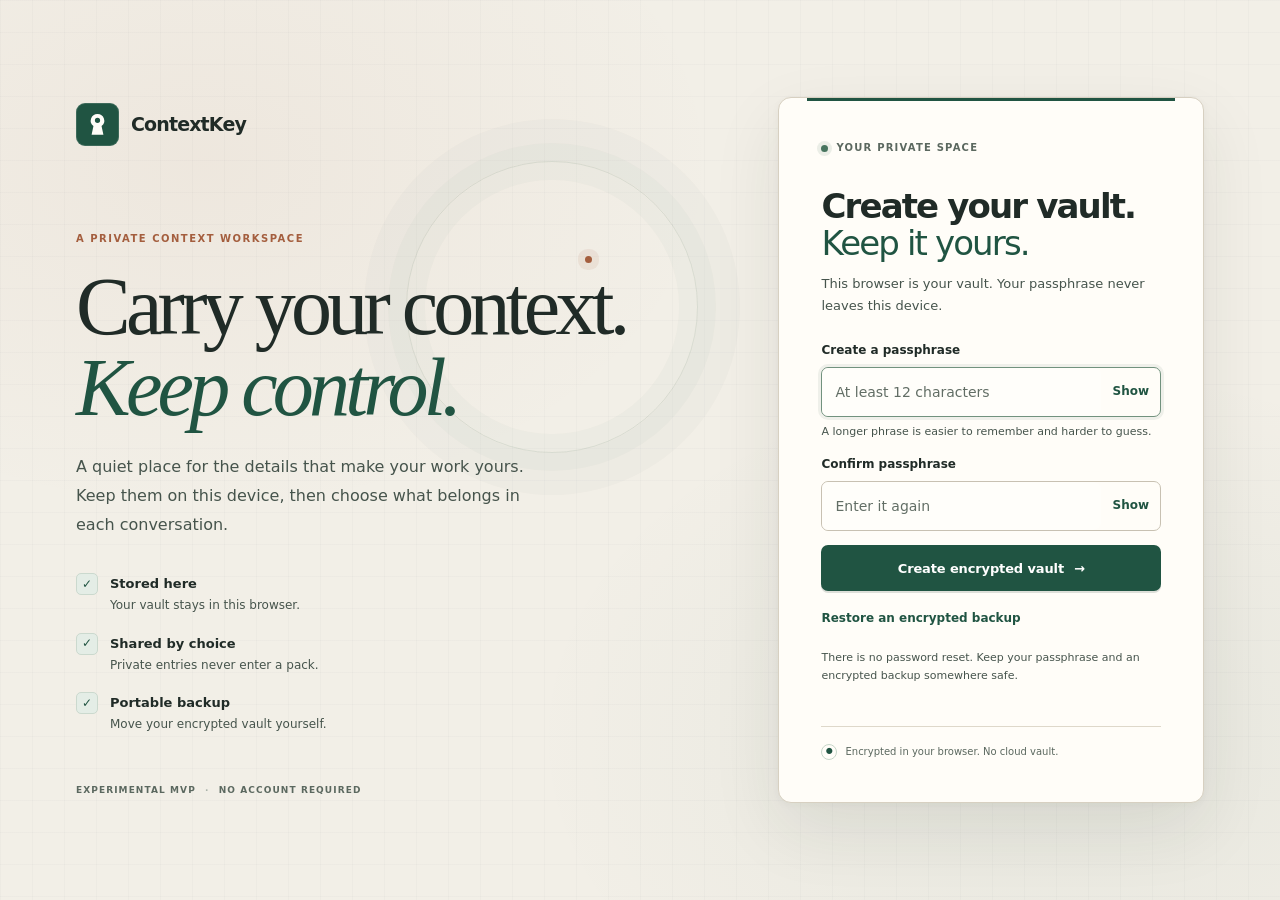
==== index.html @ 402b3c5b "Add portable context controls and import review dialog" ====
<!doctype html>
<html lang="en">
<head>
  <meta charset="utf-8">
  <meta name="viewport" content="width=device-width, initial-scale=1, viewport-fit=cover">
  <meta name="theme-color" content="#f2efe7">
  <meta name="color-scheme" content="light">
  <meta name="description" content="A private, local-first place to organise useful context and choose exactly what you share with AI assistants.">
  <meta property="og:title" content="ContextKey — your context, on your terms">
  <meta property="og:description" content="Keep useful context in an encrypted on-device vault. Share only what you choose.">
  <meta name="application-name" content="ContextKey">
  <meta name="apple-mobile-web-app-capable" content="yes">
  <meta name="apple-mobile-web-app-status-bar-style" content="default">
  <meta http-equiv="Content-Security-Policy" content="default-src 'self'; script-src 'self'; style-src 'self'; img-src 'self' data:; font-src 'self'; connect-src 'self'; object-src 'none'; base-uri 'none'; form-action 'self';">
  <link rel="manifest" href="manifest.webmanifest">
  <link rel="icon" href="icon.svg" type="image/svg+xml">
  <link rel="stylesheet" href="styles.css">
  <title>ContextKey — your context, on your terms</title>
</head>
<body>
  <a id="skip-link" class="skip-link" href="#gate-title">Skip to vault access</a>
  <section id="gate" class="gate-shell" aria-labelledby="gate-story-title">
    <div class="gate-layout">
      <div class="gate-story">
        <a class="brand brand-large" href="./" aria-label="ContextKey home">
          <span class="brand-mark" aria-hidden="true">
            <svg viewBox="0 0 32 32" focusable="false"><path d="M16 3.5a8 8 0 0 0-4.8 14.4L9 28h14l-2.2-10.1A8 8 0 0 0 16 3.5Zm0 4.4a3.1 3.1 0 1 1 0 6.2 3.1 3.1 0 0 1 0-6.2Z"/></svg>
          </span>
          <span>ContextKey</span>
        </a>
        <p class="eyebrow">A PRIVATE CONTEXT WORKSPACE</p>
        <h1 id="gate-story-title">Carry your context.<br><em>Keep control.</em></h1>
        <p class="gate-intro">A quiet place for the details that make your work yours. Keep them on this device, then choose what belongs in each conversation.</p>
        <div class="gate-principles" aria-label="ContextKey principles">
          <div><span class="principle-check" aria-hidden="true">✓</span><span><strong>Stored here</strong><small>Your vault stays in this browser.</small></span></div>
          <div><span class="principle-check" aria-hidden="true">✓</span><span><strong>Shared by choice</strong><small>Private entries never enter a pack.</small></span></div>
          <div><span class="principle-check" aria-hidden="true">✓</span><span><strong>Portable backup</strong><small>Move your encrypted vault yourself.</small></span></div>
        </div>
        <p class="gate-version">EXPERIMENTAL MVP <span aria-hidden="true">·</span> NO ACCOUNT REQUIRED</p>
      </div>

      <div class="gate-access">
        <div class="access-topline"><span class="access-indicator"></span><span>YOUR PRIVATE SPACE</span></div>
        <h2 id="gate-title">Your context.<br><em>Your choice.</em></h2>
        <p class="access-copy">This browser is your vault. Your passphrase never leaves this device.</p>

        <div id="setup-fields" class="gate-fields" hidden>
          <div class="field-group">
            <label for="new-pass">Create a passphrase</label>
            <div class="password-field">
              <input id="new-pass" type="password" minlength="12" autocomplete="new-password" placeholder="At least 12 characters" aria-describedby="passphrase-hint">
              <button class="password-toggle" type="button" data-password-toggle="new-pass" aria-label="Show passphrase" aria-pressed="false">Show</button>
            </div>
            <small id="passphrase-hint" class="field-help">A longer phrase is easier to remember and harder to guess.</small>
          </div>
          <div class="field-group">
            <label for="confirm-pass">Confirm passphrase</label>
            <div class="password-field">
              <input id="confirm-pass" type="password" minlength="12" autocomplete="new-password" placeholder="Enter it again">
              <button class="password-toggle" type="button" data-password-toggle="confirm-pass" aria-label="Show confirmation passphrase" aria-pressed="false">Show</button>
            </div>
          </div>
          <button id="create-vault" class="button button-primary button-full" type="button">Create encrypted vault <span aria-hidden="true">→</span></button>
          <button class="restore-from-gate text-button" type="button">Restore an encrypted backup</button>
          <p class="fine-print">There is no password reset. Keep your passphrase and an encrypted backup somewhere safe.</p>
        </div>

        <div id="unlock-fields" class="gate-fields" hidden>
          <div class="field-group">
            <label for="unlock-pass">Vault passphrase</label>
            <div class="password-field">
              <input id="unlock-pass" type="password" autocomplete="current-password" placeholder="Enter your passphrase">
              <button class="password-toggle" type="button" data-password-toggle="unlock-pass" aria-label="Show vault passphrase" aria-pressed="false">Show</button>
            </div>
          </div>
          <button id="unlock-vault" class="button button-primary button-full" type="button">Unlock vault <span aria-hidden="true">→</span></button>
          <button class="restore-from-gate text-button" type="button">Restore an encrypted backup</button>
          <button id="reset-vault" class="text-button danger-text" type="button">Forgot passphrase? Reset this device</button>
          <p class="fine-print">Resetting deletes this device's encrypted vault. It cannot recover a forgotten passphrase.</p>
        </div>

        <p id="gate-error" class="error-message" role="alert" aria-live="polite"></p>
        <div class="access-foot"><span class="small-lock" aria-hidden="true">●</span><span>Encrypted in your browser. No cloud vault.</span></div>
      </div>
    </div>
  </section>

  <div id="app" class="app-shell" hidden>
    <header class="topbar">
      <a class="brand" href="#view-overview" data-view="overview" aria-label="ContextKey overview">
        <span class="brand-mark" aria-hidden="true">
          <svg viewBox="0 0 32 32" focusable="false"><path d="M16 3.5a8 8 0 0 0-4.8 14.4L9 28h14l-2.2-10.1A8 8 0 0 0 16 3.5Zm0 4.4a3.1 3.1 0 1 1 0 6.2 3.1 3.1 0 0 1 0-6.2Z"/></svg>
        </span>
        <span>ContextKey</span>
      </a>
      <div class="topbar-actions">
        <span class="device-status"><span class="status-dot" aria-hidden="true"></span><span>Stored on this device</span></span>
        <button id="lock-button" class="lock-button" type="button" aria-label="Lock vault" title="Lock vault">
          <svg viewBox="0 0 20 20" aria-hidden="true"><rect x="3.5" y="8" width="13" height="9" rx="2"/><path d="M6.5 8V6a3.5 3.5 0 0 1 7 0v2"/></svg>
          <span>Lock vault</span>
        </button>
      </div>
    </header>

    <main class="main-layout">
      <aside class="side-panel">
        <p class="nav-label">WORKSPACE</p>
        <nav class="nav-list" aria-label="Main navigation">
          <button class="nav-item active" data-view="overview" aria-current="page" type="button">
            <svg viewBox="0 0 20 20" aria-hidden="true"><path d="m2.5 9 7.5-6 7.5 6v8.5h-5v-5h-5v5h-5Z"/></svg><span>Overview</span>
          </button>
          <button class="nav-item" data-view="library" type="button">
            <svg viewBox="0 0 20 20" aria-hidden="true"><rect x="3" y="2.5" width="14" height="15" rx="2"/><path d="M6.5 6h7M6.5 9.5h7M6.5 13h4"/></svg><span>Context library</span>
          </button>
          <button class="nav-item" data-view="share" type="button">
            <svg viewBox="0 0 20 20" aria-hidden="true"><path d="M10 13.5V2.5m-4 4 4-4 4 4"/><path d="M3 11.5v5a1 1 0 0 0 1 1h12a1 1 0 0 0 1-1v-5"/></svg><span>Context pack</span>
          </button>
        </nav>
        <div class="side-note">
          <div class="side-note-icon" aria-hidden="true">
            <svg viewBox="0 0 24 24"><path d="M12 3 20 6v5c0 5-3.4 8.3-8 10-4.6-1.7-8-5-8-10V6Z"/><path d="m8.5 12 2.2 2.2 4.8-5"/></svg>
          </div>
          <strong>Private by default</strong>
          <p>Saving an entry does not make it shareable. You decide both steps.</p>
        </div>
        <div class="side-footer">CONTEXTKEY <span>·</span> EARLY ACCESS</div>
      </aside>

      <section class="content-panel">
        <section id="view-overview" class="view active-view">
          <div class="page-heading">
            <div>
              <p class="eyebrow">YOUR WORKSPACE</p>
              <h1>A clear picture of<br><em>what you keep.</em></h1>
              <p class="subtitle">Keep the details that help you work, learn and think. Bring only the relevant ones into a conversation.</p>
            </div>
            <div class="heading-note"><span class="status-dot" aria-hidden="true"></span> Your vault is local</div>
          </div>

          <div class="stats-grid" aria-label="Vault summary">
            <article class="stat-card"><span class="stat-label">IN YOUR VAULT</span><strong id="stat-total">0</strong><span class="stat-foot">saved entries</span></article>
            <article class="stat-card"><span class="stat-label">KEPT PRIVATE</span><strong id="stat-private">0</strong><span class="stat-foot">not approved for sharing</span></article>
            <article class="stat-card"><span class="stat-label">SHARE-READY</span><strong id="stat-share">0</strong><span class="stat-foot">eligible for a pack</span></article>
          </div>

          <div class="section-heading"><div><p class="eyebrow">A SIMPLE WORKFLOW</p><h2>What would you like to do?</h2></div><span class="section-index">01 <i>/</i> 03</span></div>
          <div class="action-grid">
            <button class="action-card" data-go="library" type="button">
              <span class="action-icon" aria-hidden="true"><svg viewBox="0 0 24 24"><path d="M12 5v14M5 12h14"/></svg></span>
              <span class="action-title">Add useful context</span><span class="action-copy">Save a preference, project detail or working rule.</span><span class="action-arrow" aria-hidden="true">↗</span>
            </button>
            <button class="action-card" data-go="share" type="button">
              <span class="action-icon" aria-hidden="true"><svg viewBox="0 0 24 24"><path d="M12 16V4m-4 4 4-4 4 4"/><path d="M5 13v6h14v-6"/></svg></span>
              <span class="action-title">Prepare a context pack</span><span class="action-copy">Choose the few details an assistant needs for this task.</span><span class="action-arrow" aria-hidden="true">↗</span>
            </button>
            <button class="action-card" id="backup-button" type="button">
              <span class="action-icon" aria-hidden="true"><svg viewBox="0 0 24 24"><path d="M12 4v11m-4-4 4 4 4-4"/><path d="M5 17v3h14v-3"/></svg></span>
              <span class="action-title">Back up your vault</span><span class="action-copy">Keep an encrypted copy before changing devices.</span><span class="action-arrow" aria-hidden="true">↗</span>
            </button>
          </div>

          <div class="principle-card">
            <div class="principle-symbol" aria-hidden="true">
              <svg viewBox="0 0 24 24"><path d="M12 3v18M3 12h18M5.6 5.6l12.8 12.8m0-12.8L5.6 18.4"/></svg>
            </div>
            <div><p class="eyebrow">THE CONTEXTKEY PRINCIPLE</p><h3>Useful context is not the same as all your data.</h3><p>Keep private notes separate. Review every context pack before sharing it with an AI service.</p></div>
          </div>
          <p class="small-note">ContextKey prepares the text you choose to share. It does not connect to AI providers or control how they handle information.</p>
        </section>

        <section id="view-library" class="view" hidden>
          <div class="page-heading compact-heading">
            <div><p class="eyebrow">YOUR PERSONAL REFERENCE</p><h1>Context library</h1><p class="subtitle">Save one useful idea per entry. Keep it factual, specific and easy to update.</p></div>
          </div>
          <div class="library-layout">
            <form id="item-form" class="form-card">
              <div class="card-topline"><span class="eyebrow">ENTRY EDITOR</span><span id="form-mode" class="status-pill">NEW</span></div>
              <div><h2 id="form-title">Add useful context</h2><p class="card-description">Start with a detail that would otherwise need repeating.</p></div>
              <div class="field-group">
                <label for="item-section">Category</label>
                <select id="item-section" required>
                  <option value="About">About me</option>
                  <option value="Goals">Goals</option>
                  <option value="Preferences">Preferences</option>
                  <option value="Skills">Skills & knowledge</option>
                  <option value="Projects">Projects</option>
                  <option value="Rules">Working rules</option>
                </select>
              </div>
              <div class="field-group">
                <label for="item-name">Title</label>
                <input id="item-name" maxlength="70" required autocomplete="off" placeholder="e.g. How I prefer explanations">
              </div>
              <div class="field-group">
                <label for="item-content">The context</label>
                <textarea id="item-content" rows="5" maxlength="1400" required placeholder="Write one clear fact, preference, goal or project detail..."></textarea>
                <span class="field-help context-field-meta"><span>Keep it specific and useful. Avoid sensitive information.</span><span id="content-count" aria-live="polite">0 / 1,400</span></span>
              </div>
              <label class="share-toggle" for="item-shareable">
                <input id="item-shareable" type="checkbox">
                <span class="toggle-visual" aria-hidden="true"></span>
                <span><strong>Allow in context packs</strong><small>Off by default. You still select it before building a pack.</small></span>
              </label>
              <div class="form-actions"><button id="save-item" class="button button-primary" type="submit">Save entry <span aria-hidden="true">→</span></button><button id="cancel-edit" class="button button-secondary" type="button" hidden>Cancel edit</button></div>
              <p class="form-hint">Never store passwords, recovery codes, private keys, bank details or highly sensitive records.</p>
            </form>

            <div class="library-list-panel">
              <div class="list-toolbar">
                <div><p class="eyebrow">YOUR SAVED ENTRIES</p><div class="list-title-row"><h2>Your library</h2><span id="library-count" class="count-pill">0</span></div></div>
                <div class="library-controls">
                  <label class="search-wrap" for="search-items"><svg viewBox="0 0 20 20" aria-hidden="true"><circle cx="8.8" cy="8.8" r="5.3"/><path d="m13 13 4 4"/></svg><input id="search-items" type="search" placeholder="Search entries" autocomplete="off"></label>
                  <label class="filter-wrap" for="library-filter"><span>FILTER</span><select id="library-filter"><option value="all">All entries</option><option value="private">Private</option><option value="shareable">Share-ready</option><option value="About">About me</option><option value="Goals">Goals</option><option value="Preferences">Preferences</option><option value="Skills">Skills & knowledge</option><option value="Projects">Projects</option><option value="Rules">Working rules</option></select></label>
                </div>
              </div>
              <div class="portable-tools">
                <div class="portable-tools-copy"><strong>Portable context · JSON v1</strong><small>Move structured entries between ContextKey vaults.</small></div>
                <div class="portable-tools-actions">
                  <label class="portable-private-option"><input id="portable-include-private" type="checkbox"><span>Include private entries</span></label>
                  <button id="portable-export" class="mini-button" type="button">Export JSON</button>
                  <button id="portable-import" class="mini-button" type="button">Import JSON</button>
                </div>
                <p class="portable-warning">JSON exports are not encrypted. Private entries are excluded unless you explicitly include them. Use encrypted backup for a full protected copy.</p>
              </div>
              <div id="context-list" class="context-list"></div>
              <div id="empty-library" class="empty-state"><span class="empty-icon" aria-hidden="true">＋</span><h3>Your library starts here</h3><p>Add one detail that makes future conversations more useful.</p><button class="button button-secondary" data-go="library" type="button">Create first entry</button></div>
            </div>
          </div>
        </section>

        <section id="view-share" class="view" hidden>
          <div class="page-heading compact-heading">
            <div><p class="eyebrow">INTENTIONAL SHARING</p><h1>Build a context pack</h1><p class="subtitle">Choose a purpose, select the approved details you need, then review the exact text before you copy or download it.</p></div>
          </div>
          <div class="share-layout">
            <div class="select-panel">
              <div class="card-topline"><span class="eyebrow">01 / SET THE PURPOSE</span><span class="status-pill">NO AUTO-SHARING</span></div>
              <div class="field-group purpose-field">
                <label for="pack-purpose">What is this pack for?</label>
                <select id="pack-purpose">
                  <option value="general">General assistant</option>
                  <option value="study">Learning / study</option>
                  <option value="coding">Coding / building</option>
                  <option value="writing">Writing / communication</option>
                  <option value="planning">Planning / decisions</option>
                </select>
              </div>
              <div class="picker-heading"><div><p class="eyebrow">02 / CHOOSE ENTRIES</p><h2>Share-ready context</h2></div><span id="pack-selected-count" class="count-pill">0 selected</span></div>
              <p class="picker-help">Only entries you approved in the library appear here. Nothing is selected automatically.</p>
              <div class="picker-actions"><button id="select-suggested" class="mini-button" type="button">Add suggested</button><button id="clear-selection" class="mini-button quiet-mini" type="button">Clear selection</button></div>
              <div id="pack-items" class="pack-items"></div>
              <div id="empty-pack" class="empty-state compact-empty"><span class="empty-icon" aria-hidden="true">↗</span><h3>No share-ready entries</h3><p>Approve suitable entries in your library, then return here to select them.</p><button class="button button-secondary" data-go="library" type="button">Open context library</button></div>
            </div>

            <div class="preview-panel">
              <div class="preview-header"><div><p class="eyebrow">03 / REVIEW BEFORE SHARING</p><h2>Pack preview</h2></div><span class="preview-state">PRIVATE UNTIL YOU EXPORT</span></div>
              <label for="pack-preview">This is the exact text that will leave ContextKey</label>
              <textarea id="pack-preview" class="pack-preview" spellcheck="false" readonly placeholder="Select one or more entries to build your preview..."></textarea>
              <div class="preview-meta"><span id="pack-feedback" role="status" aria-live="polite">Select approved entries to begin.</span><span id="pack-length">0 characters</span></div>
              <div class="preview-actions"><button id="copy-pack" class="button button-primary" type="button" disabled>Copy context pack <span aria-hidden="true">↗</span></button><button id="download-pack" class="button button-secondary" type="button" disabled>Download .md</button></div>
              <div class="target-note"><strong>Review, then share manually.</strong><p>Paste the pack into a conversation or custom-instructions area. The receiving service's own privacy and usage rules still apply.</p></div>
            </div>
          </div>
        </section>

        <footer class="app-footer">
          <span>CONTEXTKEY <span aria-hidden="true">·</span> EXPERIMENTAL MVP</span>
          <div class="footer-actions">
            <button id="export-backup-footer" class="footer-button" type="button">Encrypted backup</button>
            <button id="restore-backup-footer" class="footer-button" type="button">Restore backup</button>
            <button id="wipe-vault" class="footer-button danger-text" type="button">Delete vault data</button>
          </div>
        </footer>
      </section>
    </main>
  </div>

  <div id="toast" class="toast" role="status" aria-live="polite"></div>
  <input id="restore-file" type="file" accept=".ckvault,application/json" hidden>
  <input id="portable-import-file" type="file" accept=".json,application/json" hidden>

  <dialog id="confirm-dialog" class="modal" aria-labelledby="confirm-title" aria-describedby="confirm-message">
    <div class="modal-card">
      <p class="eyebrow">PLEASE CONFIRM</p>
      <h2 id="confirm-title">Confirm this action</h2>
      <p id="confirm-message" class="modal-copy"></p>
      <div class="modal-actions"><button id="confirm-cancel" class="button button-secondary" type="button">Cancel</button><button id="confirm-accept" class="button button-danger" type="button">Continue</button></div>
    </div>
  </dialog>

  <dialog id="portable-import-dialog" class="modal" aria-labelledby="portable-import-title" aria-describedby="portable-import-summary">
    <div class="modal-card portable-import-card">
      <button id="portable-import-close" class="modal-close" type="button" aria-label="Close import preview">×</button>
      <p class="eyebrow">PORTABLE CONTEXT · JSON V1</p>
      <h2 id="portable-import-title">Review before importing</h2>
      <p class="modal-copy">Only selected new entries will be added. Existing entries are never replaced. Imported entries are encrypted when saved to this vault.</p>
      <p id="portable-import-summary" class="portable-import-summary"></p>
      <div class="portable-import-selection"><strong>New entries</strong><span><button id="portable-select-all" class="text-button" type="button">Select all</button><button id="portable-select-none" class="text-button" type="button">Select none</button></span></div>
      <div id="portable-import-list" class="portable-import-list"></div>
      <p id="portable-import-error" class="error-message" role="alert" aria-live="polite"></p>
      <div class="modal-actions"><button id="portable-import-cancel" class="button button-secondary" type="button">Cancel</button><button id="portable-import-confirm" class="button button-primary" type="button" disabled>Import selected</button></div>
    </div>
  </dialog>

  <dialog id="restore-dialog" class="modal" aria-labelledby="restore-title" aria-describedby="restore-copy">
    <div class="modal-card restore-card">
      <button id="close-restore" class="modal-close" type="button" aria-label="Close restore dialog">×</button>
      <p class="eyebrow">ENCRYPTED BACKUP</p>
      <h2 id="restore-title">Verify your backup</h2>
      <p id="restore-copy" class="modal-copy">Enter the passphrase used when this backup was created. Your existing vault will not be changed during verification.</p>
      <div id="restore-verify-step">
        <div class="field-group">
          <label for="restore-passphrase">Backup passphrase</label>
          <div class="password-field">
            <input id="restore-passphrase" type="password" autocomplete="current-password" placeholder="Enter backup passphrase">
            <button class="password-toggle" type="button" data-password-toggle="restore-passphrase" aria-label="Show backup passphrase" aria-pressed="false">Show</button>
          </div>
        </div>
        <p id="restore-error" class="error-message" role="alert" aria-live="polite"></p>
        <button id="verify-backup" class="button button-primary button-full" type="button">Verify backup <span aria-hidden="true">→</span></button>
      </div>
      <div id="restore-confirm-step" hidden>
        <div class="verified-panel"><span class="verified-icon" aria-hidden="true">✓</span><div><strong>Backup verified</strong><span id="restore-summary">This backup can be opened.</span></div></div>
        <p class="restore-warning">Restoring replaces the encrypted vault currently saved in this browser. Export a backup of your current vault first if you need to keep it.</p>
        <p id="restore-confirm-error" class="error-message" role="alert" aria-live="polite"></p>
        <button id="confirm-restore" class="button button-danger button-full" type="button">Replace current vault</button>
      </div>
      <div class="modal-bottom"><button id="cancel-restore" class="text-button" type="button">Cancel restore</button></div>
    </div>
  </dialog>

  <script src="app.js" defer></script>
</body>
</html>
---- styles.css ----
:root {
  color-scheme: light;
  --canvas: #f3f4ef;
  --surface: #fffefa;
  --surface-soft: #f8f9f5;
  --surface-muted: #eef1eb;
  --ink: #202b25;
  --muted: #56645b;
  --soft: #626f66;
  --line: #dfe4dc;
  --line-strong: #cbd5cc;
  --green: #315b48;
  --green-deep: #254936;
  --green-pale: #e8f0e9;
  --green-tint: #f2f6f1;
  --danger: #9a433c;
  --danger-pale: #fbefed;
  --shadow: 0 14px 38px rgba(29, 45, 35, 0.07);
  --radius: 14px;
  --font-body: ui-sans-serif, system-ui, -apple-system, BlinkMacSystemFont, "Segoe UI", sans-serif;
  --font-display: ui-serif, Georgia, Cambria, "Times New Roman", serif;
  font-family: var(--font-body);
  font-synthesis: none;
  text-rendering: optimizeLegibility;
  -webkit-font-smoothing: antialiased;
  -moz-osx-font-smoothing: grayscale;
}
* { box-sizing: border-box; }
html { min-width: 320px; background: var(--canvas); scroll-behavior: smooth; }
body {
  margin: 0;
  min-width: 320px;
  min-height: 100vh;
  min-height: 100svh;
  background: var(--canvas);
  color: var(--ink);
  font-size: 14px;
  line-height: 1.55;
}
button, input, select, textarea { font: inherit; }
button { cursor: pointer; }
button:disabled { cursor: not-allowed; opacity: .52; }
button:focus-visible, input:focus-visible, select:focus-visible, textarea:focus-visible, a:focus-visible {
  outline: 3px solid rgba(49, 91, 72, .28);
  outline-offset: 3px;
}
[hidden] { display: none !important; }
svg { display: block; width: 20px; height: 20px; fill: none; stroke: currentColor; stroke-width: 1.65; stroke-linecap: round; stroke-linejoin: round; }
.eyebrow {
  margin: 0;
  color: var(--soft);
  font-size: 10px;
  font-weight: 750;
  letter-spacing: .12em;
  line-height: 1.4;
}
.brand {
  display: inline-flex;
  align-items: center;
  gap: 11px;
  color: var(--ink);
  text-decoration: none;
  font-size: 15px;
  font-weight: 720;
  letter-spacing: -.035em;
}
.brand-mark {
  display: grid;
  width: 34px;
  height: 34px;
  place-items: center;
  flex: 0 0 auto;
  border-radius: 10px;
  background: var(--green);
  color: white;
}
.brand-mark svg { width: 22px; height: 22px; fill: currentColor; stroke: none; }
.brand-large { font-size: 17px; }
.brand-large .brand-mark { width: 40px; height: 40px; border-radius: 12px; }
.brand-large .brand-mark svg { width: 26px; height: 26px; }

.gate-shell {
  display: grid;
  min-height: 100vh;
  min-height: 100svh;
  place-items: center;
  padding: clamp(22px, 5vw, 64px);
}
.gate-layout {
  display: grid;
  width: min(100%, 1080px);
  grid-template-columns: minmax(0, 1.08fr) minmax(340px, .82fr);
  align-items: center;
  gap: clamp(42px, 7vw, 92px);
}
.gate-story { max-width: 545px; padding: 12px 0; }
.gate-story .brand { margin-bottom: clamp(42px, 6vw, 72px); }
.gate-story > .eyebrow { margin-bottom: 17px; color: var(--green); }
.gate-story h1 {
  margin: 0;
  font-family: var(--font-display);
  font-size: clamp(48px, 6.1vw, 72px);
  font-weight: 500;
  line-height: .98;
  letter-spacing: -.065em;
}
.gate-story h1 em, .gate-access h2 em, .page-heading h1 em {
  color: var(--green);
  font-weight: 500;
}
.gate-intro {
  max-width: 455px;
  margin: 22px 0 29px;
  color: var(--muted);
  font-size: 15px;
  line-height: 1.8;
}
.gate-principles { display: grid; gap: 15px; }
.gate-principles > div { display: flex; align-items: flex-start; gap: 11px; }
.principle-check {
  display: grid;
  width: 22px;
  height: 22px;
  flex: 0 0 auto;
  place-items: center;
  border: 1px solid #cfdbd0;
  border-radius: 50%;
  background: var(--green-pale);
  color: var(--green);
  font-size: 12px;
  font-weight: 800;
}
.gate-principles strong, .gate-principles small { display: block; }
.gate-principles strong { font-size: 12px; font-weight: 700; }
.gate-principles small { margin-top: 2px; color: var(--soft); font-size: 11px; }
.gate-version { margin: 43px 0 0; color: #626f66; font-size: 9px; font-weight: 700; letter-spacing: .12em; }
.gate-version span { padding: 0 5px; color: #aab3aa; }
.gate-access {
  padding: clamp(25px, 3.3vw, 38px);
  border: 1px solid var(--line);
  border-radius: 18px;
  background: var(--surface);
  box-shadow: var(--shadow);
}
.access-topline { display: flex; align-items: center; gap: 8px; margin-bottom: 28px; color: var(--soft); font-size: 9px; font-weight: 750; letter-spacing: .12em; }
.access-indicator, .status-dot {
  width: 7px;
  height: 7px;
  flex: 0 0 auto;
  border-radius: 50%;
  background: #57836b;
}
.gate-access h2 {
  margin: 0;
  font-family: var(--font-display);
  font-size: 35px;
  font-weight: 500;
  line-height: 1.08;
  letter-spacing: -.045em;
}
.access-copy { margin: 11px 0 24px; color: var(--muted); font-size: 12px; line-height: 1.7; }
.gate-fields { display: grid; gap: 14px; }
.field-group { display: grid; gap: 7px; min-width: 0; }
.field-group label, .gate-fields label:not(.password-toggle), .select-panel > label, .preview-panel > label {
  color: var(--ink);
  font-size: 11px;
  font-weight: 680;
}
.field-group input, .field-group select, .field-group textarea,
.gate-fields input, .select-panel select, .search-wrap input {
  width: 100%;
  min-width: 0;
  min-height: 44px;
  border: 1px solid var(--line-strong);
  border-radius: 9px;
  outline: none;
  background: var(--surface);
  color: var(--ink);
  padding: 11px 12px;
  font-size: 12px;
  transition: border-color .16s ease, box-shadow .16s ease, background .16s ease;
}
.field-group textarea { min-height: 126px; resize: vertical; line-height: 1.65; }
.field-group input::placeholder, .field-group textarea::placeholder, .gate-fields input::placeholder, .search-wrap input::placeholder { color: #65736a; }
.field-group input:focus, .field-group select:focus, .field-group textarea:focus,
.gate-fields input:focus, .select-panel select:focus, .search-wrap:focus-within {
  border-color: #72927e;
  box-shadow: 0 0 0 3px rgba(49, 91, 72, .08);
}
.password-field { display: flex; align-items: center; border: 1px solid var(--line-strong); border-radius: 9px; background: var(--surface); }
.password-field input { min-width: 0; border: 0; box-shadow: none !important; background: transparent; }
.password-field:focus-within { border-color: #72927e; box-shadow: 0 0 0 3px rgba(49, 91, 72, .08); }
.password-toggle { flex: 0 0 auto; margin: 0 8px; padding: 5px 3px; border: 0; background: transparent; color: var(--green); font-size: 10px; font-weight: 700; }
.field-help { color: var(--soft); font-size: 10px; line-height: 1.5; }
.button {
  display: inline-flex;
  min-height: 43px;
  align-items: center;
  justify-content: center;
  gap: 10px;
  padding: 0 15px;
  border: 1px solid transparent;
  border-radius: 9px;
  font-size: 11px;
  font-weight: 720;
  letter-spacing: -.01em;
  text-decoration: none;
  transition: background .16s ease, border-color .16s ease, color .16s ease, transform .16s ease;
}
.button:active { transform: translateY(1px); }
.button-primary { background: var(--green); color: #fff; }
.button-primary:hover:not(:disabled) { background: var(--green-deep); }
.button-secondary { border-color: var(--line-strong); background: var(--surface); color: var(--ink); }
.button-secondary:hover:not(:disabled) { border-color: #aab8ad; background: var(--surface-soft); }
.button-danger { background: var(--danger); color: #fff; }
.button-danger:hover:not(:disabled) { background: #813a34; }
.button-full { width: 100%; }
.text-button {
  justify-self: start;
  padding: 4px 0;
  border: 0;
  background: transparent;
  color: var(--green);
  font-size: 11px;
  font-weight: 650;
  text-align: left;
}
.text-button:hover { text-decoration: underline; text-underline-offset: 3px; }
.danger-text { color: var(--danger) !important; }
.fine-print, .form-hint { margin: 2px 0 0; color: var(--soft); font-size: 10px; line-height: 1.65; }
.error-message { min-height: 17px; margin: 0; color: var(--danger); font-size: 11px; line-height: 1.5; }
.access-foot { display: flex; align-items: center; gap: 8px; margin-top: 24px; padding-top: 17px; border-top: 1px solid var(--line); color: var(--soft); font-size: 10px; }
.small-lock { display: inline-grid; width: 16px; height: 16px; place-items: center; border: 1px solid #c6d5c8; border-radius: 50%; color: var(--green); font-size: 8px; }

.app-shell { min-height: 100vh; min-height: 100svh; }
.topbar {
  position: sticky;
  z-index: 20;
  top: 0;
  display: flex;
  height: 64px;
  align-items: center;
  justify-content: space-between;
  padding: 0 max(24px, calc((100vw - 1380px) / 2));
  border-bottom: 1px solid var(--line);
  background: rgba(255, 254, 250, .96);
}
.topbar-actions { display: flex; align-items: center; gap: 20px; }
.device-status { display: inline-flex; align-items: center; gap: 8px; color: var(--muted); font-size: 10px; font-weight: 600; }
.lock-button { display: inline-flex; min-height: 34px; align-items: center; gap: 8px; padding: 0 11px; border: 1px solid var(--line); border-radius: 8px; background: var(--surface); color: var(--muted); font-size: 10px; font-weight: 650; }
.lock-button:hover { border-color: var(--line-strong); color: var(--ink); }
.lock-button svg { width: 16px; height: 16px; }
.main-layout {
  display: grid;
  width: min(100%, 1380px);
  min-height: calc(100vh - 64px);
  min-height: calc(100svh - 64px);
  grid-template-columns: 222px minmax(0, 1fr);
  margin: 0 auto;
}
.side-panel { display: flex; flex-direction: column; padding: 31px 17px 20px; border-right: 1px solid var(--line); }
.nav-label { margin: 0 0 11px 10px; color: var(--soft); font-size: 9px; font-weight: 750; letter-spacing: .13em; }
.nav-list { display: grid; gap: 5px; }
.nav-item {
  display: flex;
  width: 100%;
  min-height: 42px;
  align-items: center;
  gap: 11px;
  padding: 0 11px;
  border: 1px solid transparent;
  border-radius: 8px;
  background: transparent;
  color: var(--muted);
  font-size: 11px;
  font-weight: 620;
  text-align: left;
  transition: background .16s ease, color .16s ease;
}
.nav-item svg { width: 17px; height: 17px; color: #78867c; }
.nav-item:hover { background: #ecefe9; color: var(--ink); }
.nav-item.active { border-color: #d6e2d7; background: var(--green-pale); color: var(--green-deep); }
.nav-item.active svg { color: var(--green); }
.side-note { margin-top: auto; padding: 14px; border: 1px solid #dce5dc; border-radius: 11px; background: #f7f9f5; }
.side-note-icon { display: grid; width: 28px; height: 28px; place-items: center; border-radius: 8px; background: var(--green-pale); color: var(--green); }
.side-note-icon svg { width: 17px; height: 17px; }
.side-note strong { display: block; margin-top: 11px; font-size: 11px; font-weight: 700; }
.side-note p { margin: 5px 0 0; color: var(--soft); font-size: 10px; line-height: 1.6; }
.side-footer { margin: 17px 2px 0; color: #626f66; font-size: 8px; font-weight: 700; letter-spacing: .1em; }
.side-footer span { padding: 0 3px; }
.content-panel { min-width: 0; padding: 43px clamp(22px, 4.4vw, 62px) 24px; }
.view { width: 100%; max-width: 1080px; animation: view-enter .18s ease-out; }
@keyframes view-enter { from { opacity: .65; transform: translateY(4px); } to { opacity: 1; transform: none; } }
.page-heading { display: flex; align-items: flex-end; justify-content: space-between; gap: 22px; margin-bottom: 33px; }
.page-heading .eyebrow { margin-bottom: 12px; color: var(--green); }
.page-heading h1 { margin: 0; font-family: var(--font-display); font-size: clamp(37px, 4.2vw, 51px); font-weight: 500; line-height: 1.04; letter-spacing: -.055em; }
.subtitle { max-width: 630px; margin: 14px 0 0; color: var(--muted); font-size: 12px; line-height: 1.8; }
.heading-note { display: inline-flex; flex: 0 0 auto; align-items: center; gap: 8px; margin-bottom: 3px; color: var(--muted); font-size: 10px; font-weight: 620; }
.stats-grid { display: grid; grid-template-columns: repeat(3, minmax(0, 1fr)); gap: 12px; margin-bottom: 37px; }
.stat-card { min-height: 108px; padding: 17px 18px; border: 1px solid var(--line); border-radius: 11px; background: var(--surface); }
.stat-label { display: block; color: var(--soft); font-size: 9px; font-weight: 750; letter-spacing: .1em; }
.stat-card strong { display: block; margin: 4px 0 0; font-family: var(--font-display); font-size: 30px; font-weight: 500; line-height: 1.1; letter-spacing: -.04em; }
.stat-foot { display: block; margin-top: 5px; color: var(--muted); font-size: 10px; }
.section-heading { display: flex; align-items: flex-end; justify-content: space-between; gap: 14px; margin-bottom: 14px; }
.section-heading .eyebrow { margin-bottom: 5px; }
.section-heading h2, .list-toolbar h2, .form-card h2, .picker-heading h2, .preview-header h2 { margin: 0; font-size: 17px; font-weight: 690; letter-spacing: -.035em; }
.section-index { color: var(--soft); font-size: 10px; font-weight: 650; letter-spacing: .08em; }
.section-index i { padding: 0 3px; font-style: normal; color: #a4aea6; }
.action-grid { display: grid; grid-template-columns: repeat(3, minmax(0, 1fr)); gap: 11px; }
.action-card {
  position: relative;
  display: flex;
  min-height: 157px;
  flex-direction: column;
  align-items: flex-start;
  padding: 17px;
  border: 1px solid var(--line);
  border-radius: 11px;
  background: var(--surface);
  color: var(--ink);
  text-align: left;
  transition: border-color .16s ease, background .16s ease, transform .16s ease;
}
.action-card:hover { transform: translateY(-2px); border-color: #bdcfc0; background: #fff; }
.action-icon { display: grid; width: 34px; height: 34px; place-items: center; border-radius: 9px; background: var(--green-pale); color: var(--green); }
.action-icon svg { width: 19px; height: 19px; }
.action-title { margin-top: 15px; font-size: 11px; font-weight: 720; }
.action-copy { max-width: 205px; margin-top: 5px; color: var(--muted); font-size: 10px; line-height: 1.65; }
.action-arrow { position: absolute; top: 16px; right: 17px; color: #8a978d; font-size: 16px; }
.principle-card { display: flex; align-items: flex-start; gap: 14px; margin-top: 21px; padding: 19px; border: 1px solid #dce5dc; border-radius: 11px; background: #f8faf6; }
.principle-symbol { display: grid; width: 34px; height: 34px; flex: 0 0 auto; place-items: center; border-radius: 9px; background: var(--green-pale); color: var(--green); }
.principle-symbol svg { width: 17px; height: 17px; }
.principle-card .eyebrow { margin-bottom: 5px; color: var(--green); }
.principle-card h3 { margin: 0; font-size: 13px; font-weight: 720; letter-spacing: -.02em; }
.principle-card p:last-child { max-width: 650px; margin: 6px 0 0; color: var(--muted); font-size: 10px; line-height: 1.7; }
.small-note { margin: 12px 0; color: var(--soft); font-size: 9px; line-height: 1.6; }
.compact-heading { margin-bottom: 25px; }
.compact-heading h1 { font-size: clamp(34px, 4vw, 43px); }
.library-layout { display: grid; grid-template-columns: minmax(265px, .82fr) minmax(300px, 1.18fr); align-items: start; gap: 14px; }
.form-card, .library-list-panel, .select-panel, .preview-panel { min-width: 0; padding: 18px; border: 1px solid var(--line); border-radius: 12px; background: var(--surface); }
.form-card { display: grid; gap: 13px; }
.card-topline { display: flex; align-items: center; justify-content: space-between; gap: 10px; }
.status-pill, .count-pill { display: inline-flex; min-height: 22px; align-items: center; justify-content: center; padding: 3px 8px; border: 1px solid #d7e1d8; border-radius: 999px; background: #f2f6f1; color: var(--green); font-size: 9px; font-weight: 700; white-space: nowrap; }
.form-card h2 { margin-bottom: 4px; }
.card-description { margin: 5px 0 0; color: var(--muted); font-size: 10px; line-height: 1.6; }
.form-card .field-group { gap: 6px; }
.form-card .field-group textarea { min-height: 125px; }
.form-card .field-group select, .select-panel select {
  appearance: none;
  padding-right: 34px;
  background-image: linear-gradient(45deg, transparent 50%, #718077 50%), linear-gradient(135deg, #718077 50%, transparent 50%);
  background-position: calc(100% - 17px) 18px, calc(100% - 12px) 18px;
  background-size: 5px 5px, 5px 5px;
  background-repeat: no-repeat;
}
.share-toggle { display: flex; align-items: center; gap: 11px; padding: 12px; border: 1px solid var(--line); border-radius: 9px; background: var(--surface-soft); cursor: pointer; }
.share-toggle input { position: absolute; width: 1px; height: 1px; overflow: hidden; clip: rect(0, 0, 0, 0); white-space: nowrap; }
.share-toggle:focus-within { outline: 3px solid rgba(49, 91, 72, .2); outline-offset: 2px; }
.toggle-visual { position: relative; width: 31px; height: 18px; flex: 0 0 auto; border: 1px solid #b8c2b9; border-radius: 999px; background: #e3e8e1; transition: background .16s ease, border-color .16s ease; }
.toggle-visual::after { position: absolute; top: 2px; left: 2px; width: 12px; height: 12px; border-radius: 50%; background: #fff; box-shadow: 0 1px 2px rgba(0,0,0,.16); content: ""; transition: transform .16s ease; }
.share-toggle input:checked + .toggle-visual { border-color: var(--green); background: var(--green); }
.share-toggle input:checked + .toggle-visual::after { transform: translateX(13px); }
.share-toggle strong, .share-toggle small { display: block; }
.share-toggle strong { font-size: 10px; font-weight: 700; }
.share-toggle small { margin-top: 3px; color: var(--muted); font-size: 9px; line-height: 1.5; }
.form-actions { display: flex; flex-wrap: wrap; gap: 8px; }
.form-card .button { min-height: 40px; }
.list-toolbar { display: flex; align-items: flex-end; justify-content: space-between; gap: 12px; margin-bottom: 15px; }
.list-toolbar .eyebrow { margin-bottom: 5px; }
.list-title-row { display: flex; align-items: center; gap: 8px; }
.search-wrap { display: flex; width: min(190px, 48%); min-height: 37px; align-items: center; gap: 7px; padding: 0 9px; border: 1px solid var(--line-strong); border-radius: 8px; background: var(--surface); }
.search-wrap svg { width: 16px; height: 16px; flex: 0 0 auto; color: var(--soft); }
.search-wrap input { min-height: 34px; padding: 6px 0; border: 0; background: transparent; box-shadow: none !important; font-size: 10px; }
.search-wrap input:focus { outline: none; }
.context-list { display: grid; gap: 9px; }
.context-item { padding: 13px; border: 1px solid var(--line); border-radius: 10px; background: var(--surface-soft); }
.context-item-head { display: flex; align-items: flex-start; justify-content: space-between; gap: 10px; }
.context-meta { color: var(--green); font-size: 9px; font-weight: 740; letter-spacing: .04em; }
.context-item h3 { margin: 4px 0 4px; font-size: 12px; font-weight: 720; letter-spacing: -.015em; }
.context-item p { margin: 0; color: var(--muted); font-size: 10px; line-height: 1.7; white-space: pre-wrap; overflow-wrap: anywhere; }
.item-actions { display: flex; flex: 0 0 auto; gap: 5px; }
.mini-button { min-height: 29px; padding: 0 9px; border: 1px solid var(--line-strong); border-radius: 7px; background: var(--surface); color: var(--muted); font-size: 9px; font-weight: 650; }
.mini-button:hover { border-color: #a9b9ad; background: var(--green-tint); color: var(--green-deep); }
.quiet-mini { background: transparent; }
.item-footer { display: flex; align-items: center; justify-content: space-between; gap: 8px; margin-top: 11px; padding-top: 9px; border-top: 1px solid #e7ebe5; }
.item-footer small { color: var(--soft); font-size: 8px; font-weight: 650; letter-spacing: .04em; }
.share-state { display: inline-flex; align-items: center; gap: 5px; color: var(--muted); font-size: 9px; font-weight: 620; }
.share-state.approved { color: var(--green); }
.empty-state { display: none; min-height: 190px; align-content: center; justify-items: center; padding: 22px; border: 1px dashed var(--line-strong); border-radius: 10px; text-align: center; }
.empty-state.visible { display: grid; }
.empty-icon { color: var(--green); font-size: 25px; line-height: 1; }
.empty-state h3 { margin: 9px 0 4px; font-size: 12px; font-weight: 700; }
.empty-state p { max-width: 250px; margin: 0 0 12px; color: var(--muted); font-size: 10px; line-height: 1.6; }
.share-layout { display: grid; grid-template-columns: minmax(275px, .94fr) minmax(300px, 1.06fr); align-items: start; gap: 14px; }
.select-panel .card-topline { margin-bottom: 17px; }
.purpose-field { margin-bottom: 24px; }
.picker-heading { display: flex; align-items: center; justify-content: space-between; gap: 8px; }
.picker-heading .eyebrow { margin-bottom: 5px; color: var(--green); }
.picker-heading h2 { font-size: 14px; }
.picker-help { margin: 9px 0 11px; color: var(--muted); font-size: 10px; line-height: 1.65; }
.picker-actions { display: flex; flex-wrap: wrap; gap: 7px; margin-bottom: 11px; }
.pack-items { display: grid; gap: 7px; }
.pack-choice { display: flex; align-items: flex-start; gap: 10px; padding: 11px; border: 1px solid var(--line); border-radius: 9px; background: var(--surface-soft); cursor: pointer; transition: border-color .15s ease, background .15s ease; }
.pack-choice:hover { border-color: #b9cbbd; background: #f3f7f2; }
.pack-choice:has(input:checked) { border-color: #a8c0ac; background: var(--green-tint); }
.pack-choice input { width: 16px; height: 16px; flex: 0 0 auto; margin: 2px 0 0; accent-color: var(--green); }
.pack-choice strong { display: block; color: var(--ink); font-size: 10px; font-weight: 700; }
.pack-choice small { display: block; margin-top: 3px; color: var(--muted); font-size: 9px; line-height: 1.55; }
.pack-choice em { display: block; margin-top: 5px; color: var(--soft); font-size: 8px; font-style: normal; }
.compact-empty { min-height: 155px; }
.preview-panel { position: sticky; top: 83px; }
.preview-header { display: flex; align-items: flex-start; justify-content: space-between; gap: 12px; }
.preview-header .eyebrow { margin-bottom: 5px; color: var(--green); }
.preview-header h2 { font-size: 17px; }
.preview-state { padding-top: 4px; color: var(--soft); font-size: 8px; font-weight: 720; letter-spacing: .07em; white-space: nowrap; }
.preview-panel > label { display: block; margin: 18px 0 8px; color: var(--muted); font-size: 10px; }
.pack-preview { display: block; width: 100%; min-height: 315px; padding: 13px; border: 1px solid var(--line-strong); border-radius: 9px; outline: none; background: #f8f9f5; color: #34443a; resize: vertical; font-family: ui-monospace, SFMono-Regular, Consolas, "Liberation Mono", monospace; font-size: 10px; line-height: 1.7; }
.pack-preview:focus { border-color: #72927e; box-shadow: 0 0 0 3px rgba(49, 91, 72, .08); }
.pack-preview::placeholder { color: #8a958e; }
.preview-meta { display: flex; align-items: flex-start; justify-content: space-between; gap: 12px; margin-top: 8px; color: var(--soft); font-size: 9px; line-height: 1.5; }
#pack-feedback { color: var(--muted); }
#pack-length { flex: 0 0 auto; }
.preview-actions { display: flex; flex-wrap: wrap; gap: 8px; margin-top: 12px; }
.target-note { margin-top: 16px; padding: 12px 13px; border-left: 3px solid #9eb9a3; background: #f6f8f3; }
.target-note strong { font-size: 10px; font-weight: 700; }
.target-note p { margin: 4px 0 0; color: var(--muted); font-size: 9px; line-height: 1.65; }
.app-footer { display: flex; max-width: 1080px; align-items: center; justify-content: space-between; gap: 12px; margin-top: 34px; padding: 16px 0 4px; border-top: 1px solid var(--line); color: var(--soft); font-size: 8px; font-weight: 700; letter-spacing: .08em; }
.app-footer > span span { padding: 0 3px; color: #a2aca3; }
.footer-actions { display: flex; flex-wrap: wrap; gap: 15px; }
.footer-button { padding: 2px 0; border: 0; background: transparent; color: var(--muted); font-size: 9px; font-weight: 620; letter-spacing: 0; }
.footer-button:hover { color: var(--green); text-decoration: underline; text-underline-offset: 3px; }
.toast {
  position: fixed;
  z-index: 40;
  right: 22px;
  bottom: 22px;
  max-width: min(390px, calc(100vw - 32px));
  padding: 12px 15px;
  border: 1px solid #cbd9cb;
  border-radius: 9px;
  background: #254936;
  color: #fff;
  box-shadow: var(--shadow);
  font-size: 11px;
  line-height: 1.5;
  opacity: 0;
  pointer-events: none;
  transform: translateY(7px);
  transition: opacity .16s ease, transform .16s ease;
}
.toast.show { opacity: 1; transform: translateY(0); }

.modal { width: min(440px, calc(100vw - 30px)); max-width: 440px; padding: 0; overflow: visible; border: 1px solid var(--line-strong); border-radius: 14px; background: transparent; color: var(--ink); box-shadow: 0 25px 70px rgba(24, 39, 29, .2); }
.modal::backdrop { background: rgba(27, 38, 31, .34); backdrop-filter: blur(2px); }
.modal-card { position: relative; padding: 27px; border-radius: 14px; background: var(--surface); }
.modal-card > .eyebrow { margin-bottom: 10px; color: var(--green); }
.modal-card h2 { margin: 0; font-family: var(--font-display); font-size: 27px; font-weight: 500; letter-spacing: -.035em; }
.modal-copy { margin: 10px 0 20px; color: var(--muted); font-size: 11px; line-height: 1.7; }
.modal-actions { display: flex; justify-content: flex-end; gap: 8px; margin-top: 22px; }
.modal-close { position: absolute; top: 15px; right: 15px; width: 31px; height: 31px; border: 1px solid var(--line); border-radius: 8px; background: var(--surface); color: var(--muted); font-size: 19px; line-height: 1; }
.restore-card { padding-top: 30px; }
.verified-panel { display: flex; align-items: center; gap: 10px; padding: 12px; border: 1px solid #d5e2d6; border-radius: 9px; background: var(--green-tint); }
.verified-icon { display: grid; width: 27px; height: 27px; flex: 0 0 auto; place-items: center; border-radius: 50%; background: var(--green-pale); color: var(--green); font-weight: 800; }
.verified-panel strong, .verified-panel span:last-child { display: block; }
.verified-panel strong { font-size: 11px; }
.verified-panel span:last-child { margin-top: 2px; color: var(--muted); font-size: 9px; }
.restore-warning { margin: 14px 0; padding: 11px 12px; border-left: 3px solid #c28d65; background: #fbf5ef; color: #76563d; font-size: 10px; line-height: 1.65; }
.modal-bottom { margin-top: 13px; padding-top: 12px; border-top: 1px solid var(--line); }

@media (max-width: 980px) {
  .gate-layout { gap: 38px; }
  .main-layout { grid-template-columns: 190px minmax(0, 1fr); }
  .content-panel { padding-right: 26px; padding-left: 26px; }
  .library-layout, .share-layout { grid-template-columns: 1fr; }
  .preview-panel { position: static; }
}
@media (max-width: 700px) {
  .gate-shell { padding: 25px 16px; }
  .gate-layout { width: min(100%, 500px); grid-template-columns: 1fr; gap: 26px; }
  .gate-story { padding: 0; }
  .gate-story .brand { margin-bottom: 26px; }
  .gate-story > .eyebrow { margin-bottom: 10px; }
  .gate-story h1 { font-size: clamp(42px, 11vw, 58px); }
  .gate-intro { margin: 13px 0 17px; font-size: 13px; line-height: 1.65; }
  .gate-principles { display: none; }
  .gate-version { margin-top: 17px; }
  .gate-access { padding: 22px; }
  .access-topline { margin-bottom: 18px; }
  .topbar { height: 58px; padding: 0 16px; }
  .brand { font-size: 14px; }
  .brand-mark { width: 31px; height: 31px; }
  .topbar-actions { gap: 9px; }
  .device-status { gap: 0; font-size: 0; }
  .device-status .status-dot { width: 8px; height: 8px; }
  .lock-button { width: 35px; min-height: 35px; justify-content: center; padding: 0; }
  .lock-button span { display: none; }
  .main-layout { display: block; min-height: calc(100svh - 58px); }
  .side-panel { position: sticky; z-index: 15; top: 58px; display: block; padding: 7px 12px; border-right: 0; border-bottom: 1px solid var(--line); background: rgba(243, 244, 239, .97); }
  .nav-label, .side-note, .side-footer { display: none; }
  .nav-list { grid-template-columns: repeat(3, minmax(0, 1fr)); gap: 5px; }
  .nav-item { min-height: 42px; justify-content: center; gap: 7px; padding: 0 4px; font-size: 10px; }
  .nav-item svg { width: 15px; height: 15px; }
  .content-panel { padding: 27px 16px 20px; }
  .page-heading { display: block; margin-bottom: 24px; }
  .page-heading h1 { font-size: clamp(36px, 9vw, 43px); }
  .heading-note { margin-top: 13px; }
  .subtitle { margin-top: 10px; font-size: 11px; line-height: 1.7; }
  .stats-grid { gap: 7px; margin-bottom: 29px; }
  .stat-card { min-height: 96px; padding: 12px 10px; }
  .stat-label { font-size: 7px; letter-spacing: .07em; }
  .stat-card strong { font-size: 26px; }
  .stat-foot { font-size: 8px; line-height: 1.45; }
  .section-heading { margin-bottom: 11px; }
  .section-heading h2 { font-size: 15px; }
  .action-grid { grid-template-columns: 1fr; gap: 8px; }
  .action-card { min-height: 0; display: grid; grid-template-columns: 34px minmax(0, 1fr) 16px; grid-template-rows: auto auto; align-items: center; column-gap: 11px; padding: 12px; }
  .action-icon { grid-row: 1 / span 2; }
  .action-title { margin-top: 0; align-self: end; }
  .action-copy { max-width: none; margin-top: 2px; align-self: start; font-size: 9px; }
  .action-arrow { position: static; grid-column: 3; grid-row: 1 / span 2; }
  .principle-card { gap: 10px; margin-top: 15px; padding: 14px; }
  .principle-symbol { width: 30px; height: 30px; }
  .principle-card h3 { font-size: 12px; }
  .principle-card p:last-child { font-size: 9px; }
  .compact-heading { margin-bottom: 20px; }
  .compact-heading h1 { font-size: 34px; }
  .form-card, .library-list-panel, .select-panel, .preview-panel { padding: 14px; }
  .list-toolbar { display: block; }
  .search-wrap { width: 100%; margin-top: 11px; }
  .share-layout, .library-layout { gap: 10px; }
  .preview-header { display: block; }
  .preview-state { display: inline-block; margin-top: 8px; }
  .pack-preview { min-height: 260px; }
  .preview-actions .button { flex: 1 1 auto; }
  .app-footer { align-items: flex-start; flex-direction: column; gap: 10px; margin-top: 26px; }
  .footer-actions { gap: 13px; }
  .toast { right: 12px; bottom: 12px; left: 12px; max-width: none; }
}
@media (max-width: 390px) {
  .content-panel { padding-right: 12px; padding-left: 12px; }
  .nav-item { gap: 4px; font-size: 9px; }
  .stat-card { padding: 11px 8px; }
  .stat-foot { font-size: 7px; }
  .gate-access { padding: 19px; }
  .footer-actions { gap: 10px; }
  .footer-button { font-size: 8px; }
}
@media (prefers-reduced-motion: reduce) {
  html { scroll-behavior: auto; }
  *, *::before, *::after { scroll-behavior: auto !important; animation-duration: .01ms !important; animation-iteration-count: 1 !important; transition-duration: .01ms !important; }
}



/* ContextKey design system refresh — archival workspace, not a generic AI dashboard. */
:root {
  color-scheme: light;
  --canvas: #f2efe7;
  --surface: #fffdf8;
  --surface-soft: #f8f5ed;
  --surface-muted: #eae5d9;
  --ink: #202b27;
  --muted: #46544c;
  --soft: #5b685f;
  --line: #ded8ca;
  --line-strong: #c8c1b2;
  --green: #205442;
  --green-deep: #173f32;
  --green-pale: #e4ede6;
  --green-tint: #f0f4ee;
  --danger: #984b3e;
  --danger-pale: #f8ece7;
  --copper: #a45e3e;
  --shadow: 0 18px 46px rgba(33, 39, 32, .075);
  --radius: 12px;
  --font-body: Inter, "Avenir Next", Avenir, "Segoe UI", system-ui, -apple-system, sans-serif;
  --font-display: "Iowan Old Style", "Palatino Linotype", "Book Antiqua", Georgia, serif;
  font-family: var(--font-body);
  font-synthesis: none;
  text-rendering: optimizeLegibility;
  -webkit-font-smoothing: antialiased;
  -moz-osx-font-smoothing: grayscale;
}
html, body { background-color: var(--canvas); }
body {
  color: var(--ink);
  font-size: 15px;
  line-height: 1.62;
  background-image: linear-gradient(rgba(52, 67, 55, .022) 1px, transparent 1px), linear-gradient(90deg, rgba(52, 67, 55, .022) 1px, transparent 1px);
  background-size: 32px 32px;
}
button, input, select, textarea { font-size: 14px; }
.skip-link {
  position: fixed; z-index: 100; top: 10px; left: 10px; padding: 10px 14px;
  transform: translateY(-160%); border-radius: 6px; background: var(--ink); color: white;
}
.skip-link:focus { transform: translateY(0); }
.eyebrow { color: var(--soft); font-size: 10px; letter-spacing: .15em; font-weight: 800; }
.brand { gap: 12px; font-size: 16px; font-weight: 760; letter-spacing: -.045em; }
.brand-mark {
  width: 36px; height: 36px; border-radius: 8px;
  background: var(--green); color: #fffdf8;
  box-shadow: inset 0 0 0 1px rgba(255,255,255,.13);
}
.brand-mark svg { width: 23px; height: 23px; }
.brand-large { font-size: 19px; }
.brand-large .brand-mark { width: 43px; height: 43px; border-radius: 9px; }
.brand-large .brand-mark svg { width: 27px; height: 27px; }

.gate-shell { position: relative; overflow: hidden; padding: clamp(28px, 6vw, 76px); }
.gate-shell::before {
  position: absolute; inset: 0; pointer-events: none; content: "";
  background: radial-gradient(ellipse at 16% 18%, rgba(164,94,62,.055), transparent 34%), radial-gradient(ellipse at 84% 82%, rgba(32,84,66,.055), transparent 36%);
}
.gate-layout { position: relative; z-index: 1; width: min(100%, 1160px); grid-template-columns: minmax(0, 1.1fr) minmax(360px, .78fr); gap: clamp(52px, 8vw, 112px); }
.gate-story { position: relative; isolation: isolate; max-width: 600px; }
.gate-story::after {
  position: absolute; z-index: -1; top: 70px; right: -22px; width: clamp(190px, 24vw, 290px); aspect-ratio: 1;
  border: 1px solid rgba(32,84,66,.13); border-radius: 50%; content: "";
  box-shadow: 0 0 0 18px rgba(32,84,66,.025), 0 0 0 42px rgba(32,84,66,.018), inset 0 0 0 18px rgba(32,84,66,.025);
  animation: seal-drift 28s linear infinite;
}
.gate-story::before {
  position: absolute; z-index: -1; top: 165px; right: 84px; width: 7px; height: 7px;
  border-radius: 50%; background: var(--copper); box-shadow: 0 0 0 7px rgba(164,94,62,.09); content: "";
}
@keyframes seal-drift { to { transform: rotate(360deg); } }
.gate-story .brand { margin-bottom: clamp(48px, 7vw, 86px); }
.gate-story > .eyebrow { color: var(--copper); margin-bottom: 20px; }
.gate-story h1 {
  max-width: 650px; font-family: var(--font-display); font-size: clamp(54px, 6.7vw, 82px);
  font-weight: 500; line-height: .99; letter-spacing: -.058em;
}
.gate-story h1 em, .gate-access h2 em, .page-heading h1 em { color: var(--green); font-style: italic; }
.gate-intro { max-width: 465px; margin: 25px 0 34px; color: var(--muted); font-size: 16px; line-height: 1.8; }
.gate-principles { gap: 17px; }
.gate-principles > div { gap: 12px; }
.principle-check { border-radius: 5px; background: var(--green-pale); border-color: #cbd9ce; }
.gate-principles strong { font-size: 13px; }
.gate-principles small { font-size: 12px; color: var(--muted); }
.gate-version { color: var(--soft); margin-top: 48px; font-size: 9px; }
.gate-access {
  position: relative; padding: clamp(28px, 3.6vw, 42px); border: 1px solid #d7d0c1; border-radius: 13px;
  background: var(--surface); box-shadow: 0 26px 70px rgba(35,43,36,.09), 0 2px 8px rgba(35,43,36,.035);
}
.gate-access::before { position:absolute; top:0; left:28px; right:28px; height:3px; background:var(--green); content:""; }
.access-topline { margin-bottom: 32px; color: var(--soft); font-size: 10px; }
.access-indicator, .status-dot { background: #47745e; box-shadow: 0 0 0 4px rgba(71,116,94,.11); }
.gate-access h2 { font-family: var(--font-body); font-size: 34px; font-weight: 720; letter-spacing: -.055em; }
.access-copy { color: var(--muted); font-size: 13px; line-height: 1.7; }
.field-group label, .gate-fields label:not(.password-toggle), .select-panel > label, .preview-panel > label { font-size: 12px; font-weight: 700; }
.field-group input, .field-group select, .field-group textarea, .gate-fields input, .select-panel select, .search-wrap input {
  min-height: 48px; border-color: var(--line-strong); border-radius: 7px; background: #fffefa; padding: 12px 13px; font-size: 14px;
}
.field-group textarea { min-height: 138px; line-height: 1.65; }
.field-group input::placeholder, .field-group textarea::placeholder, .gate-fields input::placeholder, .search-wrap input::placeholder { color: #626e65; opacity: 1; }
.password-field { border-radius: 7px; }
.password-toggle { font-size: 12px; }
.field-help { font-size: 11px; color: var(--muted); }
.context-field-meta { display:flex; justify-content:space-between; align-items:flex-start; gap:12px; }
#content-count { flex:0 0 auto; font-variant-numeric:tabular-nums; color:var(--soft); }
.button { min-height: 46px; border-radius: 7px; padding: 0 17px; font-size: 13px; font-weight: 700; letter-spacing: -.01em; }
.button-primary { background: var(--green); box-shadow: 0 2px 0 rgba(15,45,34,.14); }
.button-primary:hover:not(:disabled) { background: var(--green-deep); transform: translateY(-1px); }
.button-secondary { border-color: var(--line-strong); background: #fffefa; }
.button-secondary:hover:not(:disabled) { background: var(--surface-soft); border-color: #a9a18f; }
.text-button { font-size: 12px; }
.fine-print, .form-hint { font-size: 11px; color: var(--muted); }
.error-message { font-size: 12px; }

.app-shell { background: transparent; }
.topbar {
  height: 68px; border-bottom-color: #d8d2c5; background: rgba(255,253,248,.96);
  box-shadow: 0 2px 10px rgba(30,43,35,.025); backdrop-filter: blur(12px);
}
.topbar::after { position:absolute; top:0; left:0; right:0; height:2px; background:var(--green); content:""; }
.device-status { font-size: 11px; }
.lock-button { min-height: 38px; border-radius: 6px; font-size: 11px; }
.main-layout { width: min(100%, 1440px); min-height: calc(100svh - 68px); grid-template-columns: 238px minmax(0,1fr); }
.side-panel { padding: 36px 18px 22px; border-right-color: #ded8ca; background: rgba(248,245,237,.66); }
.nav-label { font-size: 10px; color: var(--soft); }
.nav-list { gap: 7px; }
.nav-item { min-height: 46px; border-radius: 6px; font-size: 12px; }
.nav-item.active { border-color: #cbd9ce; background: #e8eee7; color: #173f32; box-shadow: inset 3px 0 0 var(--green); }
.nav-item:hover { background: #ece9df; }
.side-note { border-color: #d9d4c8; border-radius: 8px; background: #f5f2e9; padding: 16px; }
.side-note strong { font-size: 12px; }
.side-note p { color: var(--muted); font-size: 11px; }
.side-footer { color: var(--soft); }
.content-panel { padding: 50px clamp(24px, 4.5vw, 68px) 28px; }
.view { max-width: 1120px; animation: view-enter .22s cubic-bezier(.2,.7,.2,1); }
@keyframes view-enter { from { opacity: 0; transform: translateY(7px); } to { opacity: 1; transform: translateY(0); } }
.page-heading { margin-bottom: 38px; }
.page-heading .eyebrow { color: var(--copper); margin-bottom: 14px; }
.page-heading h1 { font-family: var(--font-body); font-size: clamp(38px, 4.4vw, 54px); font-weight: 720; letter-spacing: -.065em; line-height: 1.03; }
.subtitle { max-width: 650px; font-size: 14px; line-height: 1.75; color: var(--muted); }
.heading-note { padding: 8px 11px; border: 1px solid var(--line); border-radius: 5px; background: rgba(255,253,248,.72); font-size: 11px; }
.stats-grid { gap: 13px; margin-bottom: 43px; }
.stat-card {
  position: relative; min-height: 120px; padding: 19px 20px; border-color: #ded8ca; border-radius: 8px;
  background: var(--surface); box-shadow: 0 2px 7px rgba(38,43,35,.025);
  transition: transform .18s ease, box-shadow .18s ease, border-color .18s ease;
}
.stat-card::before { position:absolute; top:0; left:19px; width:28px; height:2px; background:var(--copper); content:""; }
.stat-card strong { font-family: var(--font-body); font-size: 34px; font-weight: 650; letter-spacing: -.06em; font-variant-numeric: tabular-nums; }
.stat-label { font-size: 10px; color: var(--soft); letter-spacing: .13em; }
.stat-foot { color: var(--muted); font-size: 11px; }
.section-heading { margin-bottom: 16px; }
.section-heading h2, .list-toolbar h2, .form-card h2, .picker-heading h2, .preview-header h2 { font-size: 19px; font-weight: 720; letter-spacing: -.045em; }
.section-index { font-size: 11px; }
.action-grid { gap: 13px; }
.action-card {
  min-height: 176px; padding: 19px; border-color: #ded8ca; border-radius: 8px; background: var(--surface);
  transition: transform .18s ease, border-color .18s ease, box-shadow .18s ease;
}
.action-card:hover { transform: translateY(-3px); border-color: #aebfb1; box-shadow: 0 12px 24px rgba(32,54,41,.07); background: #fffefa; }
.action-icon { width: 38px; height: 38px; border-radius: 7px; background: #e9eee7; color: var(--green); }
.action-title { margin-top: 17px; font-size: 13px; font-weight: 720; }
.action-copy { font-size: 11px; line-height: 1.65; color: var(--muted); }
.action-arrow { color: var(--copper); }
.principle-card { margin-top: 24px; padding: 21px; border-color: #d9d5c9; border-radius: 8px; background: #f7f4eb; }
.principle-symbol { border-radius: 7px; background: #e8eee7; }
.principle-card h3 { font-size: 15px; }
.principle-card p:last-child { font-size: 12px; color: var(--muted); }
.small-note { color: var(--muted); font-size: 11px; }
.compact-heading { margin-bottom: 29px; }
.compact-heading h1 { font-size: clamp(36px, 4vw, 48px); }
.library-layout { grid-template-columns: minmax(290px, .78fr) minmax(340px, 1.22fr); gap: 16px; }
.form-card, .library-list-panel, .select-panel, .preview-panel {
  padding: 21px; border-color: #ded8ca; border-radius: 8px; background: var(--surface);
  box-shadow: 0 3px 12px rgba(36,43,36,.025);
}
.form-card { gap: 16px; }
.status-pill, .count-pill { min-height: 25px; border-radius: 5px; background: #edf1e9; border-color: #d3ded1; font-size: 10px; }
.card-description { color: var(--muted); font-size: 12px; }
.form-card .field-group { gap: 7px; }
.share-toggle { border-radius: 7px; background: #f7f4eb; padding: 14px; }
.share-toggle strong { font-size: 12px; }
.share-toggle small { font-size: 11px; color: var(--muted); }
.form-hint { line-height: 1.65; }
.library-controls { display:flex; align-items:center; gap:9px; }
.search-wrap { width: min(210px, 42%); min-height: 42px; border-radius: 6px; background: #fffefa; }
.search-wrap input { min-height: 38px; font-size: 12px; }
.filter-wrap { display:grid; gap:3px; min-width:116px; color:var(--soft); font-size:9px; font-weight:800; letter-spacing:.12em; }
.filter-wrap select { width:100%; min-height:42px; border:1px solid var(--line-strong); border-radius:6px; padding:0 26px 0 9px; background:#fffefa; color:var(--ink); font:600 11px var(--font-body); }
.context-list { gap:10px; }
.context-item { padding:16px; border-color:#e2ddcf; border-radius:7px; background:#fffefa; transition:border-color .16s ease, box-shadow .16s ease; }
.context-item:hover { border-color:#c2cdbf; box-shadow:0 5px 16px rgba(35,45,35,.04); }
.context-meta { color:var(--copper); font-size:10px; letter-spacing:.06em; }
.context-item h3 { font-size:14px; font-weight:720; }
.context-item p { color:var(--muted); font-size:12px; line-height:1.7; }
.mini-button { min-height:32px; padding:0 10px; border-radius:5px; font-size:10px; }
.item-footer { border-top-color:#eee9de; }
.item-footer small { color:var(--soft); font-size:9px; }
.share-state { font-size:10px; }
.empty-state { border-color:#cfc8b8; border-radius:7px; background:#fbf9f3; }
.empty-state h3 { font-size:14px; }
.empty-state p { font-size:12px; color:var(--muted); }
.share-layout { gap:16px; }
.select-panel .card-topline { margin-bottom:20px; }
.purpose-field { margin-bottom:27px; }
.picker-heading h2 { font-size:16px; }
.picker-help { color:var(--muted); font-size:12px; line-height:1.65; }
.pack-choice { padding:14px; border-radius:7px; background:#faf8f2; }
.pack-choice:hover { border-color:#b4c4b7; background:#f1f4ed; }
.pack-choice strong { font-size:12px; }
.pack-choice small { color:var(--muted); font-size:11px; }
.pack-choice em { font-size:10px; }
.preview-panel { top:84px; }
.preview-header h2 { font-size:20px; }
.preview-state { color:var(--soft); font-size:9px; }
.preview-panel > label { color:var(--muted); font-size:12px; }
.pack-preview { min-height:340px; padding:16px; border-color:#d2ccbd; border-radius:7px; background:#f8f6ef; color:#263a30; font-size:12px; line-height:1.75; }
.preview-meta { font-size:10px; color:var(--muted); }
.preview-actions { gap:9px; }
.target-note { border-left-color:var(--copper); background:#f7f2e9; padding:14px 15px; }
.target-note strong { font-size:12px; }
.target-note p { color:var(--muted); font-size:11px; }
.app-footer { margin-top:40px; border-top-color:#d9d3c6; font-size:9px; }
.footer-button { color:var(--muted); font-size:10px; }
.toast { border-radius:7px; background:var(--ink); border-color:#45544b; box-shadow:0 14px 34px rgba(23,37,29,.18); font-size:12px; }
.modal { border-color:#d7d0c1; border-radius:10px; }
.modal-card { padding:30px; border-radius:10px; background:var(--surface); }
.modal-card h2 { font-family:var(--font-body); font-size:27px; font-weight:720; letter-spacing:-.05em; }
.modal-copy { font-size:13px; color:var(--muted); }
.modal-close { border-radius:6px; }
.verified-panel { border-radius:7px; background:#edf2eb; }
.restore-warning { border-left-color:var(--copper); border-radius:0 5px 5px 0; }

@media (max-width: 980px) {
  .gate-layout { grid-template-columns:1fr  minmax(340px,.9fr); gap:34px; }
  .gate-story::after { right:-70px; opacity:.65; }
  .main-layout { grid-template-columns:205px minmax(0,1fr); }
  .content-panel { padding-right:28px; padding-left:28px; }
  .library-layout, .share-layout { grid-template-columns:1fr; }
}
@media (max-width: 700px) {
  body { background-size:24px 24px; }
  .gate-shell { padding:24px 16px 30px; }
  .gate-layout { width:min(100%,500px); grid-template-columns:1fr; gap:22px; }
  .gate-story .brand { margin-bottom:24px; }
  .gate-story::after { top:42px; right:-40px; width:165px; opacity:.5; }
  .gate-story::before { top:94px; right:45px; }
  .gate-story > .eyebrow { margin-bottom:12px; }
  .gate-story h1 { max-width:460px; font-size:clamp(43px,11vw,58px); }
  .gate-intro { max-width:420px; margin:15px 0 19px; font-size:14px; line-height:1.65; }
  .gate-principles { display:grid; grid-template-columns:1fr 1fr; gap:10px 14px; }
  .gate-principles > div:last-child { display:none; }
  .gate-principles strong { font-size:11px; }
  .gate-principles small { font-size:10px; line-height:1.4; }
  .gate-version { margin-top:18px; font-size:8px; }
  .gate-access { padding:22px 20px; }
  .access-topline { margin-bottom:19px; }
  .gate-access h2 { font-size:30px; }
  .topbar { height:60px; padding:0 15px; }
  .brand { font-size:14px; }
  .brand-mark { width:32px; height:32px; }
  .topbar-actions { gap:10px; }
  .device-status { font-size:0; }
  .device-status .status-dot { width:8px; height:8px; }
  .lock-button { width:38px; min-height:38px; justify-content:center; padding:0; }
  .lock-button span { display:none; }
  .main-layout { display:block; min-height:calc(100svh - 60px); }
  .side-panel { top:60px; padding:7px 10px; background:rgba(242,239,231,.97); backdrop-filter:blur(10px); }
  .nav-list { gap:5px; }
  .nav-item { min-height:44px; gap:6px; border-radius:5px; font-size:11px; }
  .nav-item svg { width:16px; height:16px; }
  .content-panel { padding:30px 16px 20px; }
  .page-heading { margin-bottom:27px; }
  .page-heading h1 { font-size:clamp(35px,9vw,44px); }
  .subtitle { margin-top:11px; font-size:12px; }
  .heading-note { margin-top:14px; }
  .stats-grid { gap:8px; margin-bottom:32px; }
  .stat-card { min-height:102px; padding:14px 11px; }
  .stat-label { font-size:8px; letter-spacing:.08em; }
  .stat-card strong { font-size:28px; }
  .stat-foot { font-size:9px; line-height:1.4; }
  .section-heading h2 { font-size:17px; }
  .action-grid { grid-template-columns:1fr; gap:9px; }
  .action-card { min-height:74px; grid-template-columns:38px minmax(0,1fr) 16px; grid-template-rows:auto auto; column-gap:12px; padding:13px; }
  .action-icon { grid-row:1 / span 2; }
  .action-title { margin-top:0; align-self:end; font-size:12px; }
  .action-copy { margin-top:2px; font-size:10px; }
  .action-arrow { position:static; grid-column:3; grid-row:1 / span 2; }
  .principle-card { margin-top:17px; padding:15px; }
  .principle-card h3 { font-size:13px; }
  .principle-card p:last-child { font-size:10px; }
  .small-note { font-size:10px; }
  .compact-heading { margin-bottom:21px; }
  .compact-heading h1 { font-size:35px; }
  .form-card, .library-list-panel, .select-panel, .preview-panel { padding:15px; }
  .list-toolbar { display:block; }
  .library-controls { display:grid; grid-template-columns:minmax(0,1fr) 116px; gap:8px; margin-top:12px; }
  .search-wrap { width:100%; min-width:0; min-height:43px; margin:0; }
  .filter-wrap select { min-height:43px; }
  .context-item { padding:13px; }
  .context-item h3 { font-size:13px; }
  .context-item p { font-size:11px; }
  .item-actions { gap:4px; }
  .mini-button { padding:0 8px; }
  .preview-panel { position:static; }
  .preview-header { display:block; }
  .preview-state { display:inline-block; margin-top:8px; }
  .pack-preview { min-height:270px; font-size:11px; }
  .preview-actions .button { flex:1 1 auto; }
  .app-footer { align-items:flex-start; flex-direction:column; gap:12px; margin-top:29px; }
  .footer-actions { gap:14px; }
  .toast { right:12px; bottom:12px; left:12px; max-width:none; }
}
@media (max-width: 390px) {
  .content-panel { padding-right:12px; padding-left:12px; }
  .nav-item { gap:4px; font-size:10px; }
  .stat-card { padding:11px 8px; }
  .stat-foot { font-size:8px; }
  .gate-access { padding:19px 17px; }
  .library-controls { grid-template-columns:minmax(0,1fr) 106px; }
  .filter-wrap select { font-size:10px; }
  .footer-actions { gap:10px; }
}
@media (hover: none) {
  .action-card:hover, .context-item:hover { transform:none; box-shadow:none; }
}
@media (prefers-reduced-motion: reduce) {
  .gate-story::after { animation:none; }
  html { scroll-behavior:auto; }
  *, *::before, *::after { scroll-behavior:auto !important; animation-duration:.01ms !important; animation-iteration-count:1 !important; transition-duration:.01ms !important; }
}
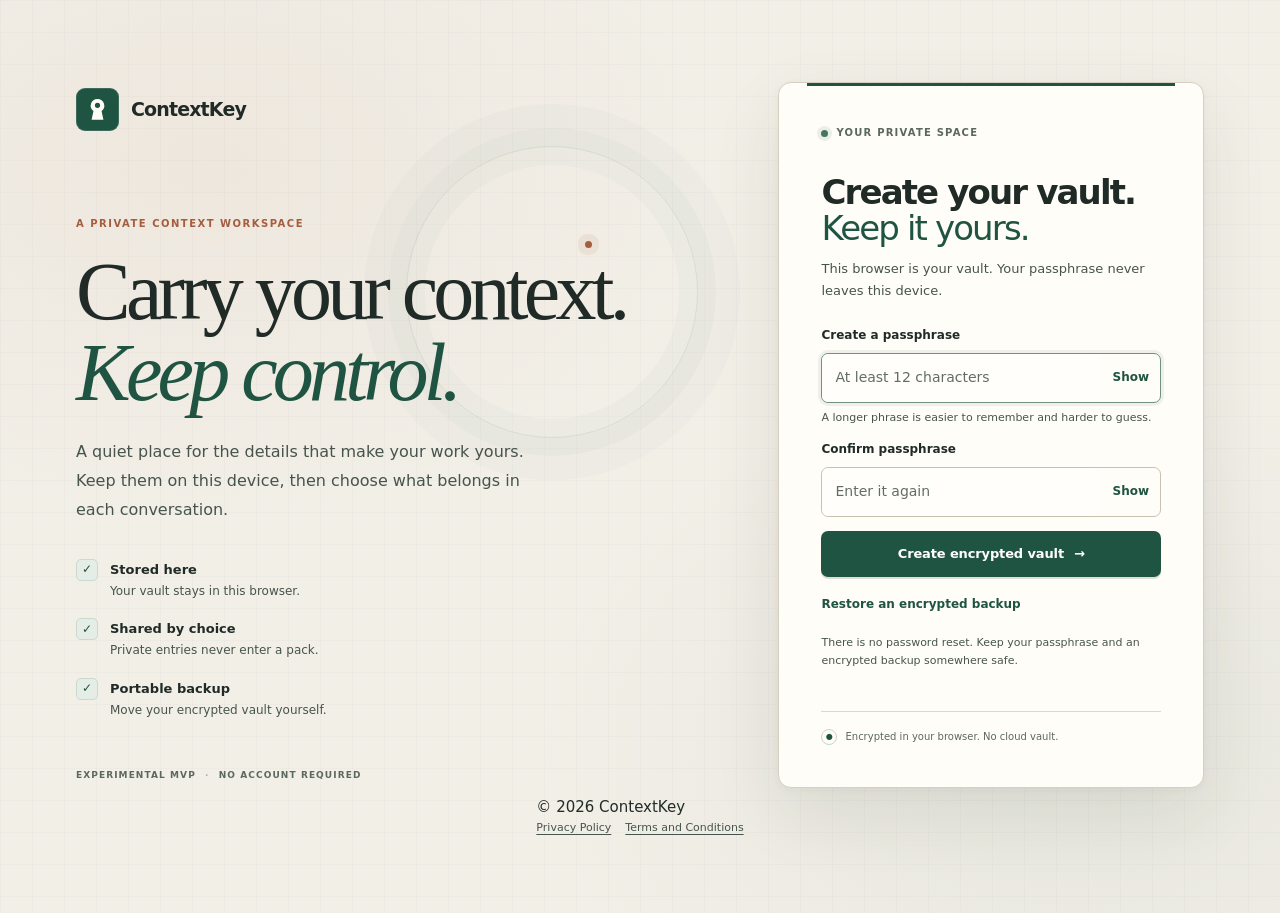
==== commit e9bd5370: "Expose legal links before vault unlock" ====
--- a/index.html
+++ b/index.html
@@ -14,6 +14,7 @@
   <meta http-equiv="Content-Security-Policy" content="default-src 'self'; script-src 'self'; style-src 'self'; img-src 'self' data:; font-src 'self'; connect-src 'self'; object-src 'none'; base-uri 'none'; form-action 'self';">
   <link rel="manifest" href="manifest.webmanifest">
   <link rel="icon" href="icon.svg" type="image/svg+xml">
+  <link rel="apple-touch-icon" href="icon-192.png">
   <link rel="stylesheet" href="styles.css">
   <title>ContextKey — your context, on your terms</title>
 </head>
@@ -83,6 +84,7 @@
         <div class="access-foot"><span class="small-lock" aria-hidden="true">●</span><span>Encrypted in your browser. No cloud vault.</span></div>
       </div>
     </div>
+  <footer class="gate-footer"><span>© <span data-current-year>2026</span> ContextKey</span><nav class="legal-footer-links" aria-label="Legal information"><a href="./privacy.html">Privacy Policy</a><a href="./terms.html">Terms and Conditions</a></nav></footer>
   </section>
 
   <div id="app" class="app-shell" hidden>
@@ -93,6 +95,7 @@
         </span>
         <span>ContextKey</span>
       </a>
+      <button id="mobile-menu-toggle" class="mobile-menu-toggle" type="button" aria-controls="workspace-navigation" aria-expanded="false" aria-label="Open navigation menu"><svg viewBox="0 0 20 20" aria-hidden="true"><path d="M3 5h14M3 10h14M3 15h14"/></svg><span>Menu</span></button>
       <div class="topbar-actions">
         <span class="device-status"><span class="status-dot" aria-hidden="true"></span><span>Stored on this device</span></span>
         <button id="lock-button" class="lock-button" type="button" aria-label="Lock vault" title="Lock vault">
@@ -103,7 +106,7 @@
     </header>
 
     <main class="main-layout">
-      <aside class="side-panel">
+      <aside id="workspace-navigation" class="side-panel">
         <p class="nav-label">WORKSPACE</p>
         <nav class="nav-list" aria-label="Main navigation">
           <button class="nav-item active" data-view="overview" aria-current="page" type="button">
@@ -219,6 +222,7 @@
                   <label class="portable-private-option"><input id="portable-include-private" type="checkbox"><span>Include private entries</span></label>
                   <button id="portable-export" class="mini-button" type="button">Export JSON</button>
                   <button id="portable-import" class="mini-button" type="button">Import JSON</button>
+                  <button id="markdown-import" class="mini-button" type="button">Import notes</button>
                 </div>
                 <p class="portable-warning">JSON exports are not encrypted. Private entries are excluded unless you explicitly include them. Use encrypted backup for a full protected copy.</p>
               </div>
@@ -265,6 +269,7 @@
 
         <footer class="app-footer">
           <span>CONTEXTKEY <span aria-hidden="true">·</span> EXPERIMENTAL MVP</span>
+          <nav class="legal-footer-links" aria-label="Legal information"><a href="./privacy.html">Privacy</a><a href="./terms.html">Terms</a></nav>
           <div class="footer-actions">
             <button id="export-backup-footer" class="footer-button" type="button">Encrypted backup</button>
             <button id="restore-backup-footer" class="footer-button" type="button">Restore backup</button>
@@ -278,6 +283,7 @@
   <div id="toast" class="toast" role="status" aria-live="polite"></div>
   <input id="restore-file" type="file" accept=".ckvault,application/json" hidden>
   <input id="portable-import-file" type="file" accept=".json,application/json" hidden>
+  <input id="markdown-import-file" type="file" accept=".md,.markdown,.txt,text/markdown,text/plain" hidden>
 
   <dialog id="confirm-dialog" class="modal" aria-labelledby="confirm-title" aria-describedby="confirm-message">
     <div class="modal-card">
@@ -299,6 +305,20 @@
       <div id="portable-import-list" class="portable-import-list"></div>
       <p id="portable-import-error" class="error-message" role="alert" aria-live="polite"></p>
       <div class="modal-actions"><button id="portable-import-cancel" class="button button-secondary" type="button">Cancel</button><button id="portable-import-confirm" class="button button-primary" type="button" disabled>Import selected</button></div>
+    </div>
+  </dialog>
+
+
+  <dialog id="markdown-import-dialog" class="modal" aria-labelledby="markdown-import-title" aria-describedby="markdown-import-summary">
+    <div class="modal-card portable-import-card markdown-import-card">
+      <button id="markdown-import-close" class="modal-close" type="button" aria-label="Close notes import preview">×</button>
+      <p class="eyebrow">LOCAL NOTES IMPORT</p>
+      <h2 id="markdown-import-title">Review extracted entries</h2>
+      <p class="modal-copy">Edit titles and content, then select what to add. Imported entries are private by default and encrypted when saved. The source file is read only in this browser.</p>
+      <p id="markdown-import-summary" class="portable-import-summary"></p>
+      <div id="markdown-import-list" class="portable-import-list markdown-import-list"></div>
+      <p id="markdown-import-error" class="error-message" role="alert" aria-live="polite"></p>
+      <div class="modal-actions"><button id="markdown-import-cancel" class="button button-secondary" type="button">Cancel</button><button id="markdown-import-confirm" class="button button-primary" type="button" disabled>Import selected</button></div>
     </div>
   </dialog>
 
--- a/styles.css
+++ b/styles.css
@@ -885,3 +885,54 @@
   html { scroll-behavior:auto; }
   *, *::before, *::after { scroll-behavior:auto !important; animation-duration:.01ms !important; animation-iteration-count:1 !important; transition-duration:.01ms !important; }
 }
+
+/* Universal Context Format v1 */
+.portable-tools{display:grid;gap:12px;margin:18px 0 15px;padding:16px;border:1px solid var(--line);border-radius:8px;background:var(--surface)}
+.portable-tools-copy{display:grid;gap:4px}
+.portable-tools-copy strong{color:var(--ink);font-size:13px;font-weight:650}
+.portable-tools-copy small,.portable-warning{color:var(--muted);font-size:11px;line-height:1.5}
+.portable-tools-actions{display:flex;flex-wrap:wrap;align-items:center;gap:8px}
+.portable-private-option{display:flex;align-items:center;gap:7px;margin-right:auto;color:var(--soft);font-size:11px}
+.portable-private-option input{accent-color:var(--green);width:16px;height:16px}
+.portable-warning{margin:0;padding-top:10px;border-top:1px solid var(--line)}
+.portable-import-card{width:min(100%,560px)}
+.portable-import-summary{margin:15px 0;padding:12px;border-radius:6px;background:var(--canvas);color:var(--ink);font-size:12px;line-height:1.5}
+.portable-import-selection{display:flex;justify-content:space-between;align-items:center;gap:10px;margin:15px 0 8px;color:var(--ink);font-size:12px}
+.portable-import-selection>span{display:flex;gap:12px}
+.portable-import-list{display:grid;gap:7px;max-height:min(42vh,360px);overflow:auto;padding:2px}
+.portable-import-item{display:flex;align-items:flex-start;gap:10px;padding:11px;border:1px solid var(--line);border-radius:6px;cursor:pointer}
+.portable-import-item input{flex:0 0 auto;width:17px;height:17px;margin:2px 0 0;accent-color:var(--green)}
+.portable-import-item span{display:grid;gap:4px;min-width:0}
+.portable-import-item strong{color:var(--ink);font-size:12px;overflow-wrap:anywhere}
+.portable-import-item small{color:var(--muted);font-size:10px}
+.portable-import-empty{padding:18px 8px;color:var(--muted);font-size:12px;text-align:center}
+@media(max-width:520px){.portable-tools-actions{align-items:flex-start}.portable-private-option{flex-basis:100%}.portable-tools-actions .mini-button{flex:1}.portable-import-selection{align-items:flex-start}}
+
+/* Local Markdown and text import */
+.markdown-import-list{max-height:min(52vh,480px)}
+.markdown-import-item{display:grid;gap:10px;padding:12px;border:1px solid var(--line);border-radius:7px;background:var(--surface)}
+.markdown-import-heading{display:flex;align-items:center;gap:8px;color:var(--ink);font-size:12px;font-weight:650}
+.markdown-import-heading input{width:17px;height:17px;accent-color:var(--green)}
+.markdown-edit-label{display:grid;gap:5px;color:var(--soft);font-size:11px}
+.markdown-edit-label input,.markdown-edit-label textarea{width:100%;min-width:0;padding:9px;border:1px solid var(--line);border-radius:5px;background:var(--canvas);color:var(--ink);font:inherit;font-size:12px;line-height:1.5}
+.markdown-edit-label textarea{resize:vertical}
+
+/* Release readiness */
+html,body{max-width:100%;overflow-x:hidden}
+.main-layout,.content-panel,.view{min-width:0}
+img,svg,video,canvas{max-width:100%}
+.mobile-menu-toggle{display:none;align-items:center;gap:7px;min-height:40px;padding:0 10px;border:1px solid var(--line-strong);border-radius:5px;background:var(--surface);color:var(--ink);font:inherit;font-size:12px;font-weight:600;cursor:pointer}
+.mobile-menu-toggle svg{width:17px;height:17px;fill:none;stroke:currentColor;stroke-width:1.7;stroke-linecap:round}
+.legal-footer-links{display:flex;gap:14px}
+.legal-footer-links a{color:var(--muted);font-size:11px;text-decoration:underline;text-underline-offset:3px}
+.legal-footer-links a:hover{color:var(--ink)}
+@media(max-width:700px){
+ .mobile-menu-toggle{display:inline-flex}
+ .topbar{position:relative;z-index:30}
+ .topbar-actions{margin-left:auto}
+ .side-panel{position:absolute;top:0;left:0;right:0;z-index:25;display:none;padding:14px 16px;border:1px solid var(--line);border-top:0;border-radius:0 0 6px 6px;background:var(--surface);box-shadow:0 12px 24px rgba(25,38,30,.12)}
+ .side-panel.is-open{display:block}
+ .nav-label{display:block;margin:0 0 9px}
+ .nav-list{grid-template-columns:1fr;gap:4px}
+ .nav-item{justify-content:flex-start;min-height:44px;padding:0 12px;font-size:12px}
+}
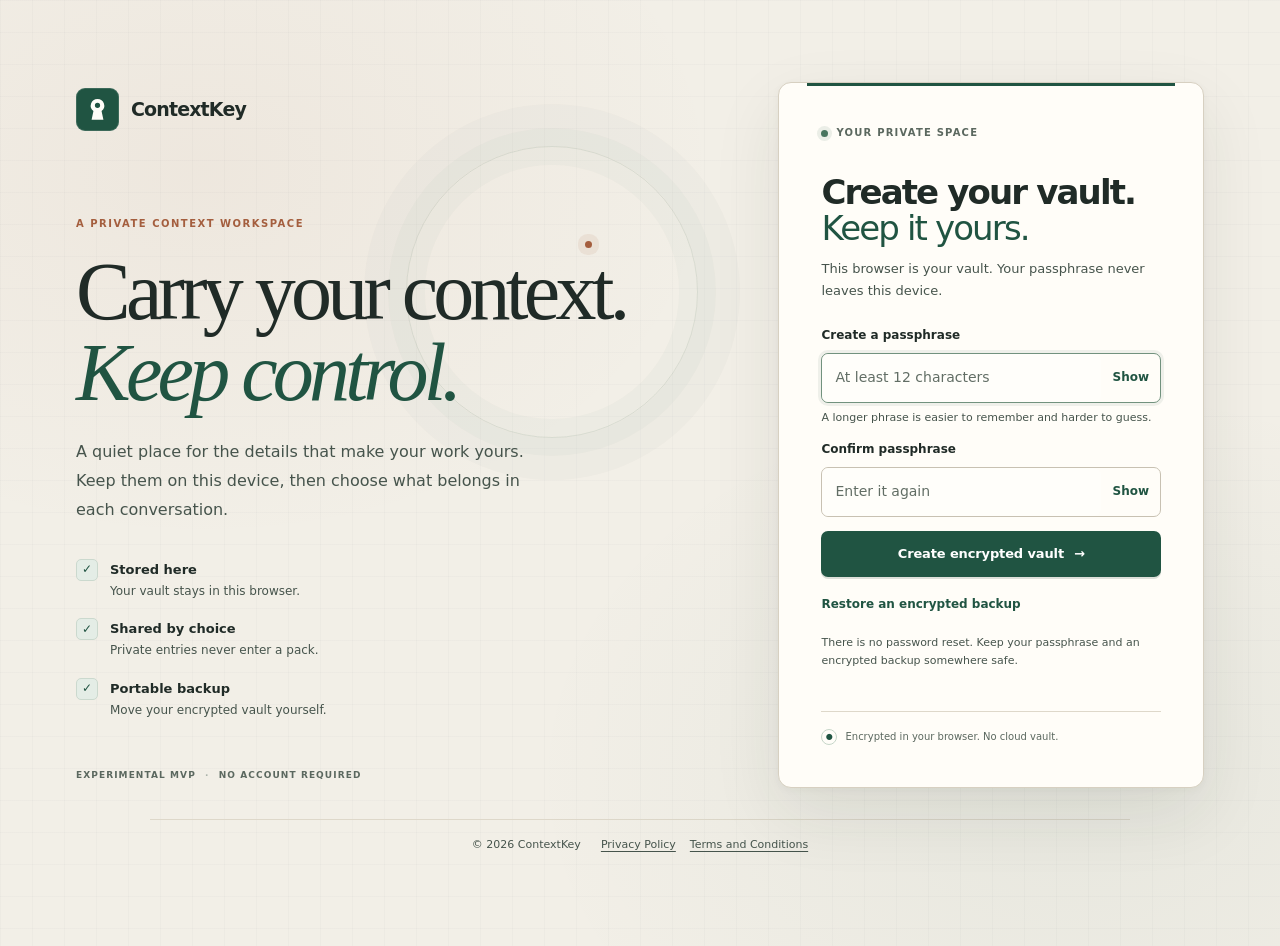
==== commit 7a775ccc: "Use restrained punctuation in page metadata" ====
--- a/index.html
+++ b/index.html
@@ -6,7 +6,7 @@
   <meta name="theme-color" content="#f2efe7">
   <meta name="color-scheme" content="light">
   <meta name="description" content="A private, local-first place to organise useful context and choose exactly what you share with AI assistants.">
-  <meta property="og:title" content="ContextKey — your context, on your terms">
+  <meta property="og:title" content="ContextKey: Your context, on your terms">
   <meta property="og:description" content="Keep useful context in an encrypted on-device vault. Share only what you choose.">
   <meta name="application-name" content="ContextKey">
   <meta name="apple-mobile-web-app-capable" content="yes">
@@ -16,7 +16,7 @@
   <link rel="icon" href="icon.svg" type="image/svg+xml">
   <link rel="apple-touch-icon" href="icon-192.png">
   <link rel="stylesheet" href="styles.css">
-  <title>ContextKey — your context, on your terms</title>
+  <title>ContextKey: Your context, on your terms</title>
 </head>
 <body>
   <a id="skip-link" class="skip-link" href="#gate-title">Skip to vault access</a>
--- a/styles.css
+++ b/styles.css
@@ -936,3 +936,5 @@
  .nav-list{grid-template-columns:1fr;gap:4px}
  .nav-item{justify-content:flex-start;min-height:44px;padding:0 12px;font-size:12px}
 }
+
+.gate-footer{display:flex;justify-content:center;align-items:center;gap:20px;flex-wrap:wrap;width:min(100%,980px);margin:24px auto 0;padding:16px 20px;border-top:1px solid var(--line);color:var(--muted);font-size:11px}
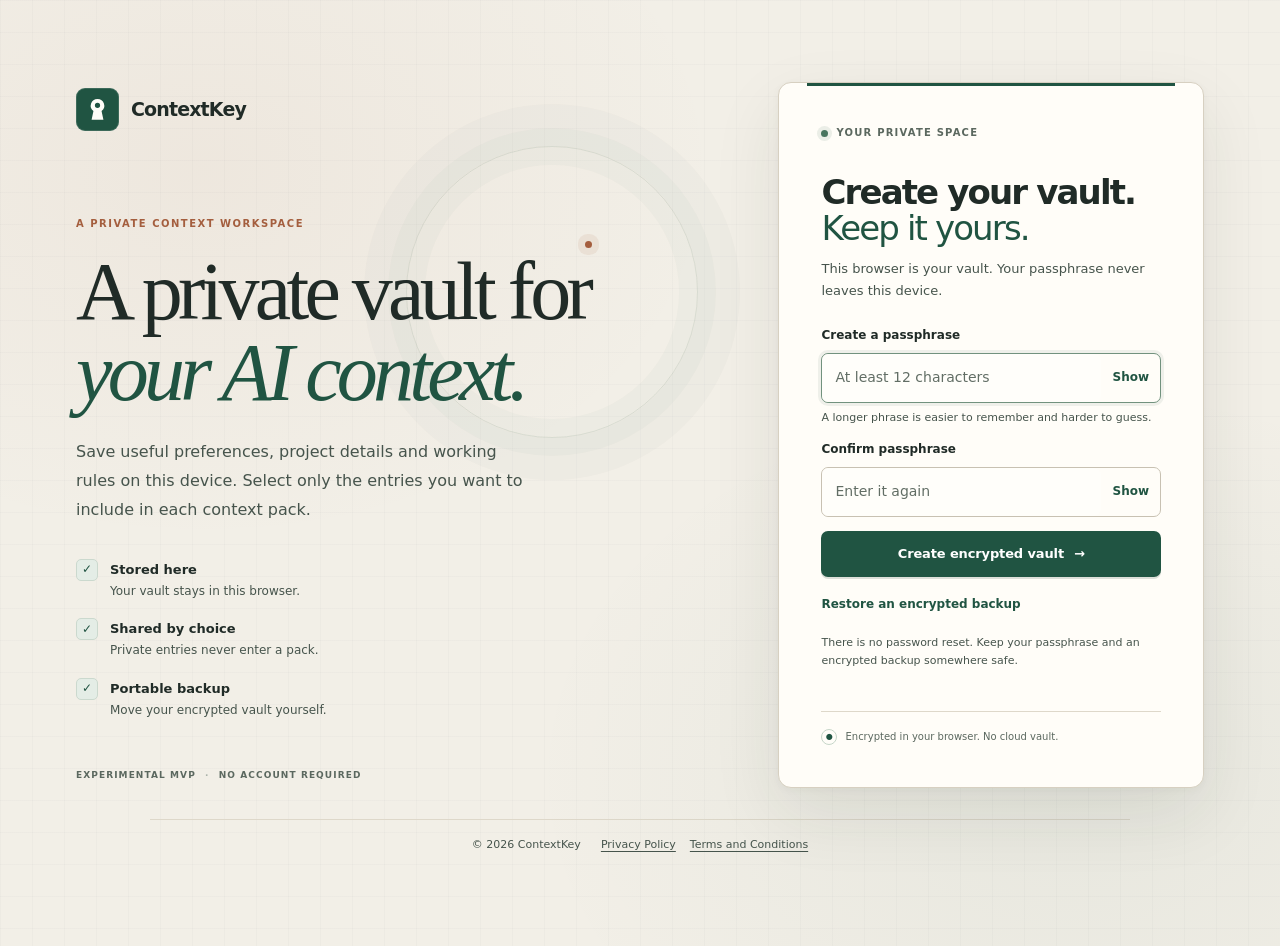
==== commit 991d3ad4: "Make product description explicit and specific" ====
--- a/index.html
+++ b/index.html
@@ -30,8 +30,8 @@
           <span>ContextKey</span>
         </a>
         <p class="eyebrow">A PRIVATE CONTEXT WORKSPACE</p>
-        <h1 id="gate-story-title">Carry your context.<br><em>Keep control.</em></h1>
-        <p class="gate-intro">A quiet place for the details that make your work yours. Keep them on this device, then choose what belongs in each conversation.</p>
+        <h1 id="gate-story-title">A private vault for<br><em>your AI context.</em></h1>
+        <p class="gate-intro">Save useful preferences, project details and working rules on this device. Select only the entries you want to include in each context pack.</p>
         <div class="gate-principles" aria-label="ContextKey principles">
           <div><span class="principle-check" aria-hidden="true">✓</span><span><strong>Stored here</strong><small>Your vault stays in this browser.</small></span></div>
           <div><span class="principle-check" aria-hidden="true">✓</span><span><strong>Shared by choice</strong><small>Private entries never enter a pack.</small></span></div>
@@ -134,7 +134,7 @@
           <div class="page-heading">
             <div>
               <p class="eyebrow">YOUR WORKSPACE</p>
-              <h1>A clear picture of<br><em>what you keep.</em></h1>
+              <h1>Your context,<br><em>organised.</em></h1>
               <p class="subtitle">Keep the details that help you work, learn and think. Bring only the relevant ones into a conversation.</p>
             </div>
             <div class="heading-note"><span class="status-dot" aria-hidden="true"></span> Your vault is local</div>
--- a/styles.css
+++ b/styles.css
@@ -552,7 +552,7 @@
 
 
 
-/* ContextKey design system refresh — archival workspace, not a generic AI dashboard. */
+/* ContextKey design system refresh: archival workspace, not a generic AI dashboard. */
 :root {
   color-scheme: light;
   --canvas: #f2efe7;
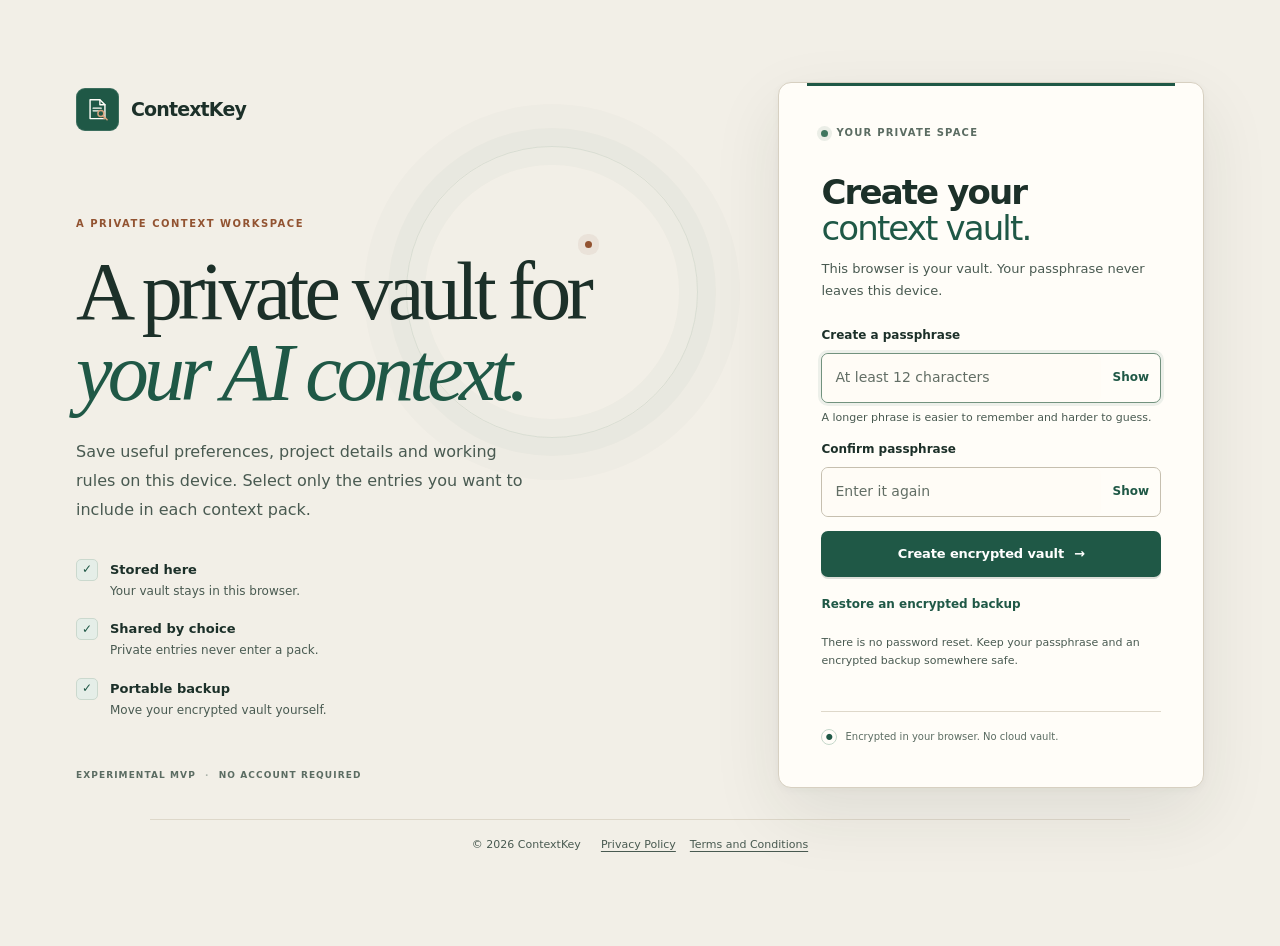
==== commit e7e31f77: "Refresh ContextKey brand mark across app entry points" ====
--- a/index.html
+++ b/index.html
@@ -25,7 +25,12 @@
       <div class="gate-story">
         <a class="brand brand-large" href="./" aria-label="ContextKey home">
           <span class="brand-mark" aria-hidden="true">
-            <svg viewBox="0 0 32 32" focusable="false"><path d="M16 3.5a8 8 0 0 0-4.8 14.4L9 28h14l-2.2-10.1A8 8 0 0 0 16 3.5Zm0 4.4a3.1 3.1 0 1 1 0 6.2 3.1 3.1 0 0 1 0-6.2Z"/></svg>
+            <svg viewBox="0 0 40 40" focusable="false" aria-hidden="true">
+  <path d="M9 5.5h14.5L31 13v20.5H9Z" fill="none" stroke="currentColor" stroke-width="2.1" stroke-linejoin="round"/>
+  <path d="M23.5 5.5V13H31M13.5 18h12M13.5 22h8" fill="none" stroke="currentColor" stroke-width="2" stroke-linecap="round" stroke-linejoin="round"/>
+  <circle cx="25" cy="26" r="4.4" fill="none" stroke="#D5A27D" stroke-width="2.2"/>
+  <path d="m28.2 29.2 6 6m-2.1-2.1h-2.6" fill="none" stroke="#D5A27D" stroke-width="2.2" stroke-linecap="round" stroke-linejoin="round"/>
+</svg>
           </span>
           <span>ContextKey</span>
         </a>
@@ -91,7 +96,12 @@
     <header class="topbar">
       <a class="brand" href="#view-overview" data-view="overview" aria-label="ContextKey overview">
         <span class="brand-mark" aria-hidden="true">
-          <svg viewBox="0 0 32 32" focusable="false"><path d="M16 3.5a8 8 0 0 0-4.8 14.4L9 28h14l-2.2-10.1A8 8 0 0 0 16 3.5Zm0 4.4a3.1 3.1 0 1 1 0 6.2 3.1 3.1 0 0 1 0-6.2Z"/></svg>
+          <svg viewBox="0 0 40 40" focusable="false" aria-hidden="true">
+  <path d="M9 5.5h14.5L31 13v20.5H9Z" fill="none" stroke="currentColor" stroke-width="2.1" stroke-linejoin="round"/>
+  <path d="M23.5 5.5V13H31M13.5 18h12M13.5 22h8" fill="none" stroke="currentColor" stroke-width="2" stroke-linecap="round" stroke-linejoin="round"/>
+  <circle cx="25" cy="26" r="4.4" fill="none" stroke="#D5A27D" stroke-width="2.2"/>
+  <path d="m28.2 29.2 6 6m-2.1-2.1h-2.6" fill="none" stroke="#D5A27D" stroke-width="2.2" stroke-linecap="round" stroke-linejoin="round"/>
+</svg>
         </span>
         <span>ContextKey</span>
       </a>
--- a/styles.css
+++ b/styles.css
@@ -1,21 +1,21 @@
 :root {
   color-scheme: light;
-  --canvas: #f3f4ef;
-  --surface: #fffefa;
-  --surface-soft: #f8f9f5;
-  --surface-muted: #eef1eb;
-  --ink: #202b25;
-  --muted: #56645b;
-  --soft: #626f66;
-  --line: #dfe4dc;
-  --line-strong: #cbd5cc;
-  --green: #315b48;
-  --green-deep: #254936;
-  --green-pale: #e8f0e9;
-  --green-tint: #f2f6f1;
-  --danger: #9a433c;
-  --danger-pale: #fbefed;
-  --shadow: 0 14px 38px rgba(29, 45, 35, 0.07);
+  --canvas: #f2efe7;
+  --surface: #fffcf6;
+  --surface-soft: #f8f5ed;
+  --surface-muted: #eae5d9;
+  --ink: #1c3029;
+  --muted: #495a51;
+  --soft: #5b6c62;
+  --line: #ded8ca;
+  --line-strong: #c6bfaf;
+  --green: #1f5846;
+  --green-deep: #173f32;
+  --green-pale: #e5eee8;
+  --green-tint: #f1f5f0;
+  --danger: #984b3e;
+  --danger-pale: #f8ece7;
+  --shadow: 0 14px 38px rgba(28, 48, 41, 0.075);
   --radius: 14px;
   --font-body: ui-sans-serif, system-ui, -apple-system, BlinkMacSystemFont, "Segoe UI", sans-serif;
   --font-display: ui-serif, Georgia, Cambria, "Times New Roman", serif;
@@ -41,7 +41,7 @@
 button { cursor: pointer; }
 button:disabled { cursor: not-allowed; opacity: .52; }
 button:focus-visible, input:focus-visible, select:focus-visible, textarea:focus-visible, a:focus-visible {
-  outline: 3px solid rgba(49, 91, 72, .28);
+  outline: 3px solid rgba(31, 88, 70, .28);
   outline-offset: 3px;
 }
 [hidden] { display: none !important; }
@@ -133,7 +133,7 @@
 .gate-principles strong, .gate-principles small { display: block; }
 .gate-principles strong { font-size: 12px; font-weight: 700; }
 .gate-principles small { margin-top: 2px; color: var(--soft); font-size: 11px; }
-.gate-version { margin: 43px 0 0; color: #626f66; font-size: 9px; font-weight: 700; letter-spacing: .12em; }
+.gate-version { margin: 43px 0 0; color: #5b6c62; font-size: 9px; font-weight: 700; letter-spacing: .12em; }
 .gate-version span { padding: 0 5px; color: #aab3aa; }
 .gate-access {
   padding: clamp(25px, 3.3vw, 38px);
@@ -181,15 +181,15 @@
   transition: border-color .16s ease, box-shadow .16s ease, background .16s ease;
 }
 .field-group textarea { min-height: 126px; resize: vertical; line-height: 1.65; }
-.field-group input::placeholder, .field-group textarea::placeholder, .gate-fields input::placeholder, .search-wrap input::placeholder { color: #65736a; }
+.field-group input::placeholder, .field-group textarea::placeholder, .gate-fields input::placeholder, .search-wrap input::placeholder { color: #55665c; }
 .field-group input:focus, .field-group select:focus, .field-group textarea:focus,
 .gate-fields input:focus, .select-panel select:focus, .search-wrap:focus-within {
   border-color: #72927e;
-  box-shadow: 0 0 0 3px rgba(49, 91, 72, .08);
+  box-shadow: 0 0 0 3px rgba(31, 88, 70, .08);
 }
 .password-field { display: flex; align-items: center; border: 1px solid var(--line-strong); border-radius: 9px; background: var(--surface); }
 .password-field input { min-width: 0; border: 0; box-shadow: none !important; background: transparent; }
-.password-field:focus-within { border-color: #72927e; box-shadow: 0 0 0 3px rgba(49, 91, 72, .08); }
+.password-field:focus-within { border-color: #72927e; box-shadow: 0 0 0 3px rgba(31, 88, 70, .08); }
 .password-toggle { flex: 0 0 auto; margin: 0 8px; padding: 5px 3px; border: 0; background: transparent; color: var(--green); font-size: 10px; font-weight: 700; }
 .field-help { color: var(--soft); font-size: 10px; line-height: 1.5; }
 .button {
@@ -230,7 +230,7 @@
 .fine-print, .form-hint { margin: 2px 0 0; color: var(--soft); font-size: 10px; line-height: 1.65; }
 .error-message { min-height: 17px; margin: 0; color: var(--danger); font-size: 11px; line-height: 1.5; }
 .access-foot { display: flex; align-items: center; gap: 8px; margin-top: 24px; padding-top: 17px; border-top: 1px solid var(--line); color: var(--soft); font-size: 10px; }
-.small-lock { display: inline-grid; width: 16px; height: 16px; place-items: center; border: 1px solid #c6d5c8; border-radius: 50%; color: var(--green); font-size: 8px; }
+.small-lock { display: inline-grid; width: 16px; height: 16px; place-items: center; border: 1px solid #c5d7ca; border-radius: 50%; color: var(--green); font-size: 8px; }
 
 .app-shell { min-height: 100vh; min-height: 100svh; }
 .topbar {
@@ -286,7 +286,7 @@
 .side-note-icon svg { width: 17px; height: 17px; }
 .side-note strong { display: block; margin-top: 11px; font-size: 11px; font-weight: 700; }
 .side-note p { margin: 5px 0 0; color: var(--soft); font-size: 10px; line-height: 1.6; }
-.side-footer { margin: 17px 2px 0; color: #626f66; font-size: 8px; font-weight: 700; letter-spacing: .1em; }
+.side-footer { margin: 17px 2px 0; color: #5b6c62; font-size: 8px; font-weight: 700; letter-spacing: .1em; }
 .side-footer span { padding: 0 3px; }
 .content-panel { min-width: 0; padding: 43px clamp(22px, 4.4vw, 62px) 24px; }
 .view { width: 100%; max-width: 1080px; animation: view-enter .18s ease-out; }
@@ -340,7 +340,7 @@
 .form-card, .library-list-panel, .select-panel, .preview-panel { min-width: 0; padding: 18px; border: 1px solid var(--line); border-radius: 12px; background: var(--surface); }
 .form-card { display: grid; gap: 13px; }
 .card-topline { display: flex; align-items: center; justify-content: space-between; gap: 10px; }
-.status-pill, .count-pill { display: inline-flex; min-height: 22px; align-items: center; justify-content: center; padding: 3px 8px; border: 1px solid #d7e1d8; border-radius: 999px; background: #f2f6f1; color: var(--green); font-size: 9px; font-weight: 700; white-space: nowrap; }
+.status-pill, .count-pill { display: inline-flex; min-height: 22px; align-items: center; justify-content: center; padding: 3px 8px; border: 1px solid #d7e1d8; border-radius: 4px; background: #f1f5f0; color: var(--green); font-size: 9px; font-weight: 700; white-space: nowrap; }
 .form-card h2 { margin-bottom: 4px; }
 .card-description { margin: 5px 0 0; color: var(--muted); font-size: 10px; line-height: 1.6; }
 .form-card .field-group { gap: 6px; }
@@ -355,7 +355,7 @@
 }
 .share-toggle { display: flex; align-items: center; gap: 11px; padding: 12px; border: 1px solid var(--line); border-radius: 9px; background: var(--surface-soft); cursor: pointer; }
 .share-toggle input { position: absolute; width: 1px; height: 1px; overflow: hidden; clip: rect(0, 0, 0, 0); white-space: nowrap; }
-.share-toggle:focus-within { outline: 3px solid rgba(49, 91, 72, .2); outline-offset: 2px; }
+.share-toggle:focus-within { outline: 3px solid rgba(31, 88, 70, .2); outline-offset: 2px; }
 .toggle-visual { position: relative; width: 31px; height: 18px; flex: 0 0 auto; border: 1px solid #b8c2b9; border-radius: 999px; background: #e3e8e1; transition: background .16s ease, border-color .16s ease; }
 .toggle-visual::after { position: absolute; top: 2px; left: 2px; width: 12px; height: 12px; border-radius: 50%; background: #fff; box-shadow: 0 1px 2px rgba(0,0,0,.16); content: ""; transition: transform .16s ease; }
 .share-toggle input:checked + .toggle-visual { border-color: var(--green); background: var(--green); }
@@ -414,8 +414,8 @@
 .preview-header h2 { font-size: 17px; }
 .preview-state { padding-top: 4px; color: var(--soft); font-size: 8px; font-weight: 720; letter-spacing: .07em; white-space: nowrap; }
 .preview-panel > label { display: block; margin: 18px 0 8px; color: var(--muted); font-size: 10px; }
-.pack-preview { display: block; width: 100%; min-height: 315px; padding: 13px; border: 1px solid var(--line-strong); border-radius: 9px; outline: none; background: #f8f9f5; color: #34443a; resize: vertical; font-family: ui-monospace, SFMono-Regular, Consolas, "Liberation Mono", monospace; font-size: 10px; line-height: 1.7; }
-.pack-preview:focus { border-color: #72927e; box-shadow: 0 0 0 3px rgba(49, 91, 72, .08); }
+.pack-preview { display: block; width: 100%; min-height: 315px; padding: 13px; border: 1px solid var(--line-strong); border-radius: 9px; outline: none; background: #f8f5ed; color: #34443a; resize: vertical; font-family: ui-monospace, SFMono-Regular, Consolas, "Liberation Mono", monospace; font-size: 10px; line-height: 1.7; }
+.pack-preview:focus { border-color: #72927e; box-shadow: 0 0 0 3px rgba(31, 88, 70, .08); }
 .pack-preview::placeholder { color: #8a958e; }
 .preview-meta { display: flex; align-items: flex-start; justify-content: space-between; gap: 12px; margin-top: 8px; color: var(--soft); font-size: 9px; line-height: 1.5; }
 #pack-feedback { color: var(--muted); }
@@ -438,7 +438,7 @@
   padding: 12px 15px;
   border: 1px solid #cbd9cb;
   border-radius: 9px;
-  background: #254936;
+  background: #173f32;
   color: #fff;
   box-shadow: var(--shadow);
   font-size: 11px;
@@ -559,19 +559,19 @@
   --surface: #fffdf8;
   --surface-soft: #f8f5ed;
   --surface-muted: #eae5d9;
-  --ink: #202b27;
-  --muted: #46544c;
-  --soft: #5b685f;
+  --ink: #1c3029;
+  --muted: #495a51;
+  --soft: #5b6c62;
   --line: #ded8ca;
-  --line-strong: #c8c1b2;
-  --green: #205442;
+  --line-strong: #c6bfaf;
+  --green: #1f5846;
   --green-deep: #173f32;
-  --green-pale: #e4ede6;
-  --green-tint: #f0f4ee;
+  --green-pale: #e5eee8;
+  --green-tint: #f1f5f0;
   --danger: #984b3e;
   --danger-pale: #f8ece7;
-  --copper: #a45e3e;
-  --shadow: 0 18px 46px rgba(33, 39, 32, .075);
+  --copper: #925331;
+  --shadow: 0 18px 46px rgba(28, 48, 41, .075);
   --radius: 12px;
   --font-body: Inter, "Avenir Next", Avenir, "Segoe UI", system-ui, -apple-system, sans-serif;
   --font-display: "Iowan Old Style", "Palatino Linotype", "Book Antiqua", Georgia, serif;
@@ -586,8 +586,8 @@
   color: var(--ink);
   font-size: 15px;
   line-height: 1.62;
-  background-image: linear-gradient(rgba(52, 67, 55, .022) 1px, transparent 1px), linear-gradient(90deg, rgba(52, 67, 55, .022) 1px, transparent 1px);
-  background-size: 32px 32px;
+  background-image: none;
+  background-size: auto;
 }
 button, input, select, textarea { font-size: 14px; }
 .skip-link {
@@ -610,21 +610,20 @@
 .gate-shell { position: relative; overflow: hidden; padding: clamp(28px, 6vw, 76px); }
 .gate-shell::before {
   position: absolute; inset: 0; pointer-events: none; content: "";
-  background: radial-gradient(ellipse at 16% 18%, rgba(164,94,62,.055), transparent 34%), radial-gradient(ellipse at 84% 82%, rgba(32,84,66,.055), transparent 36%);
+  background: none;
 }
 .gate-layout { position: relative; z-index: 1; width: min(100%, 1160px); grid-template-columns: minmax(0, 1.1fr) minmax(360px, .78fr); gap: clamp(52px, 8vw, 112px); }
 .gate-story { position: relative; isolation: isolate; max-width: 600px; }
 .gate-story::after {
   position: absolute; z-index: -1; top: 70px; right: -22px; width: clamp(190px, 24vw, 290px); aspect-ratio: 1;
-  border: 1px solid rgba(32,84,66,.13); border-radius: 50%; content: "";
-  box-shadow: 0 0 0 18px rgba(32,84,66,.025), 0 0 0 42px rgba(32,84,66,.018), inset 0 0 0 18px rgba(32,84,66,.025);
-  animation: seal-drift 28s linear infinite;
+  border: 1px solid rgba(31,88,70,.12); border-radius: 50%; content: "";
+  box-shadow: 0 0 0 18px rgba(31,88,70,.022), 0 0 0 42px rgba(31,88,70,.015), inset 0 0 0 18px rgba(31,88,70,.022);
+  animation: none;
 }
 .gate-story::before {
   position: absolute; z-index: -1; top: 165px; right: 84px; width: 7px; height: 7px;
-  border-radius: 50%; background: var(--copper); box-shadow: 0 0 0 7px rgba(164,94,62,.09); content: "";
-}
-@keyframes seal-drift { to { transform: rotate(360deg); } }
+  border-radius: 50%; background: var(--copper); box-shadow: 0 0 0 7px rgba(146,83,49,.08); content: "";
+}
 .gate-story .brand { margin-bottom: clamp(48px, 7vw, 86px); }
 .gate-story > .eyebrow { color: var(--copper); margin-bottom: 20px; }
 .gate-story h1 {
@@ -645,12 +644,12 @@
 }
 .gate-access::before { position:absolute; top:0; left:28px; right:28px; height:3px; background:var(--green); content:""; }
 .access-topline { margin-bottom: 32px; color: var(--soft); font-size: 10px; }
-.access-indicator, .status-dot { background: #47745e; box-shadow: 0 0 0 4px rgba(71,116,94,.11); }
+.access-indicator, .status-dot { background: #3f765f; box-shadow: 0 0 0 4px rgba(71,116,94,.11); }
 .gate-access h2 { font-family: var(--font-body); font-size: 34px; font-weight: 720; letter-spacing: -.055em; }
 .access-copy { color: var(--muted); font-size: 13px; line-height: 1.7; }
 .field-group label, .gate-fields label:not(.password-toggle), .select-panel > label, .preview-panel > label { font-size: 12px; font-weight: 700; }
 .field-group input, .field-group select, .field-group textarea, .gate-fields input, .select-panel select, .search-wrap input {
-  min-height: 48px; border-color: var(--line-strong); border-radius: 7px; background: #fffefa; padding: 12px 13px; font-size: 14px;
+  min-height: 48px; border-color: var(--line-strong); border-radius: 7px; background: #fffcf6; padding: 12px 13px; font-size: 14px;
 }
 .field-group textarea { min-height: 138px; line-height: 1.65; }
 .field-group input::placeholder, .field-group textarea::placeholder, .gate-fields input::placeholder, .search-wrap input::placeholder { color: #626e65; opacity: 1; }
@@ -662,7 +661,7 @@
 .button { min-height: 46px; border-radius: 7px; padding: 0 17px; font-size: 13px; font-weight: 700; letter-spacing: -.01em; }
 .button-primary { background: var(--green); box-shadow: 0 2px 0 rgba(15,45,34,.14); }
 .button-primary:hover:not(:disabled) { background: var(--green-deep); transform: translateY(-1px); }
-.button-secondary { border-color: var(--line-strong); background: #fffefa; }
+.button-secondary { border-color: var(--line-strong); background: #fffcf6; }
 .button-secondary:hover:not(:disabled) { background: var(--surface-soft); border-color: #a9a18f; }
 .text-button { font-size: 12px; }
 .fine-print, .form-hint { font-size: 11px; color: var(--muted); }
@@ -688,7 +687,7 @@
 .side-note p { color: var(--muted); font-size: 11px; }
 .side-footer { color: var(--soft); }
 .content-panel { padding: 50px clamp(24px, 4.5vw, 68px) 28px; }
-.view { max-width: 1120px; animation: view-enter .22s cubic-bezier(.2,.7,.2,1); }
+.view { max-width: 1120px; animation: view-enter .16s ease-out; }
 @keyframes view-enter { from { opacity: 0; transform: translateY(7px); } to { opacity: 1; transform: translateY(0); } }
 .page-heading { margin-bottom: 38px; }
 .page-heading .eyebrow { color: var(--copper); margin-bottom: 14px; }
@@ -713,7 +712,7 @@
   min-height: 176px; padding: 19px; border-color: #ded8ca; border-radius: 8px; background: var(--surface);
   transition: transform .18s ease, border-color .18s ease, box-shadow .18s ease;
 }
-.action-card:hover { transform: translateY(-3px); border-color: #aebfb1; box-shadow: 0 12px 24px rgba(32,54,41,.07); background: #fffefa; }
+.action-card:hover { transform: translateY(-3px); border-color: #aebfb1; box-shadow: 0 12px 24px rgba(32,54,41,.07); background: #fffcf6; }
 .action-icon { width: 38px; height: 38px; border-radius: 7px; background: #e9eee7; color: var(--green); }
 .action-title { margin-top: 17px; font-size: 13px; font-weight: 720; }
 .action-copy { font-size: 11px; line-height: 1.65; color: var(--muted); }
@@ -739,12 +738,12 @@
 .share-toggle small { font-size: 11px; color: var(--muted); }
 .form-hint { line-height: 1.65; }
 .library-controls { display:flex; align-items:center; gap:9px; }
-.search-wrap { width: min(210px, 42%); min-height: 42px; border-radius: 6px; background: #fffefa; }
+.search-wrap { width: min(210px, 42%); min-height: 42px; border-radius: 6px; background: #fffcf6; }
 .search-wrap input { min-height: 38px; font-size: 12px; }
 .filter-wrap { display:grid; gap:3px; min-width:116px; color:var(--soft); font-size:9px; font-weight:800; letter-spacing:.12em; }
-.filter-wrap select { width:100%; min-height:42px; border:1px solid var(--line-strong); border-radius:6px; padding:0 26px 0 9px; background:#fffefa; color:var(--ink); font:600 11px var(--font-body); }
+.filter-wrap select { width:100%; min-height:42px; border:1px solid var(--line-strong); border-radius:6px; padding:0 26px 0 9px; background:#fffcf6; color:var(--ink); font:600 11px var(--font-body); }
 .context-list { gap:10px; }
-.context-item { padding:16px; border-color:#e2ddcf; border-radius:7px; background:#fffefa; transition:border-color .16s ease, box-shadow .16s ease; }
+.context-item { padding:16px; border-color:#e2ddcf; border-radius:7px; background:#fffcf6; transition:border-color .16s ease, box-shadow .16s ease; }
 .context-item:hover { border-color:#c2cdbf; box-shadow:0 5px 16px rgba(35,45,35,.04); }
 .context-meta { color:var(--copper); font-size:10px; letter-spacing:.06em; }
 .context-item h3 { font-size:14px; font-weight:720; }
@@ -927,8 +926,9 @@
 .legal-footer-links a{color:var(--muted);font-size:11px;text-decoration:underline;text-underline-offset:3px}
 .legal-footer-links a:hover{color:var(--ink)}
 @media(max-width:700px){
+ .main-layout{position:relative}
  .mobile-menu-toggle{display:inline-flex}
- .topbar{position:relative;z-index:30}
+ .topbar{z-index:30}
  .topbar-actions{margin-left:auto}
  .side-panel{position:absolute;top:0;left:0;right:0;z-index:25;display:none;padding:14px 16px;border:1px solid var(--line);border-top:0;border-radius:0 0 6px 6px;background:var(--surface);box-shadow:0 12px 24px rgba(25,38,30,.12)}
  .side-panel.is-open{display:block}
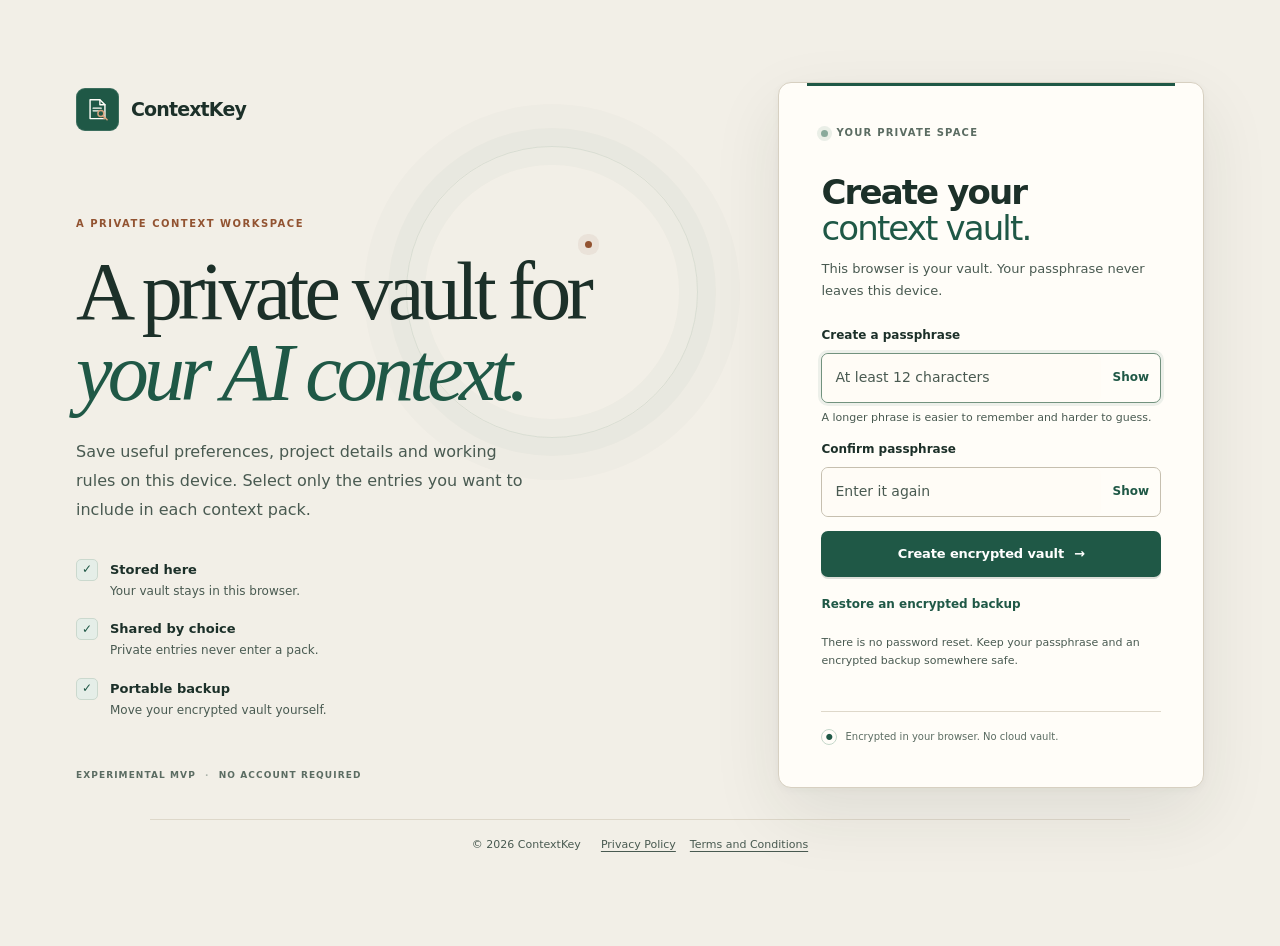
==== commit 1ee2e346: "Explain separate GitHub Pages vault origin" ====
--- a/index.html
+++ b/index.html
@@ -50,6 +50,13 @@
         <h2 id="gate-title">Your context.<br><em>Your choice.</em></h2>
         <p class="access-copy">This browser is your vault. Your passphrase never leaves this device.</p>
 
+        <aside id="origin-notice" class="origin-notice" aria-live="polite" hidden>
+          <strong>You're using the GitHub Pages copy.</strong>
+          <p>This site has separate browser storage from the primary Vercel app. A vault created on one site will not appear on the other.</p>
+          <p>If you already have a vault here, unlock it and export an encrypted backup before switching sites.</p>
+          <a href="https://contextkey-security-preview.vercel.app/">Open the primary ContextKey app</a>
+        </aside>
+
         <div id="setup-fields" class="gate-fields" hidden>
           <div class="field-group">
             <label for="new-pass">Create a passphrase</label>
--- a/styles.css
+++ b/styles.css
@@ -12,6 +12,7 @@
   --green: #1f5846;
   --green-deep: #173f32;
   --green-pale: #e5eee8;
+  --sea-glass: #89aa9b;
   --green-tint: #f1f5f0;
   --danger: #984b3e;
   --danger-pale: #f8ece7;
@@ -181,7 +182,7 @@
   transition: border-color .16s ease, box-shadow .16s ease, background .16s ease;
 }
 .field-group textarea { min-height: 126px; resize: vertical; line-height: 1.65; }
-.field-group input::placeholder, .field-group textarea::placeholder, .gate-fields input::placeholder, .search-wrap input::placeholder { color: #55665c; }
+.field-group input::placeholder, .field-group textarea::placeholder, .gate-fields input::placeholder, .search-wrap input::placeholder { color: var(--muted); }
 .field-group input:focus, .field-group select:focus, .field-group textarea:focus,
 .gate-fields input:focus, .select-panel select:focus, .search-wrap:focus-within {
   border-color: #72927e;
@@ -416,7 +417,7 @@
 .preview-panel > label { display: block; margin: 18px 0 8px; color: var(--muted); font-size: 10px; }
 .pack-preview { display: block; width: 100%; min-height: 315px; padding: 13px; border: 1px solid var(--line-strong); border-radius: 9px; outline: none; background: #f8f5ed; color: #34443a; resize: vertical; font-family: ui-monospace, SFMono-Regular, Consolas, "Liberation Mono", monospace; font-size: 10px; line-height: 1.7; }
 .pack-preview:focus { border-color: #72927e; box-shadow: 0 0 0 3px rgba(31, 88, 70, .08); }
-.pack-preview::placeholder { color: #8a958e; }
+.pack-preview::placeholder { color: var(--muted); }
 .preview-meta { display: flex; align-items: flex-start; justify-content: space-between; gap: 12px; margin-top: 8px; color: var(--soft); font-size: 9px; line-height: 1.5; }
 #pack-feedback { color: var(--muted); }
 #pack-length { flex: 0 0 auto; }
@@ -571,6 +572,7 @@
   --danger: #984b3e;
   --danger-pale: #f8ece7;
   --copper: #925331;
+  --sea-glass: #89aa9b;
   --shadow: 0 18px 46px rgba(28, 48, 41, .075);
   --radius: 12px;
   --font-body: Inter, "Avenir Next", Avenir, "Segoe UI", system-ui, -apple-system, sans-serif;
@@ -602,10 +604,10 @@
   background: var(--green); color: #fffdf8;
   box-shadow: inset 0 0 0 1px rgba(255,255,255,.13);
 }
-.brand-mark svg { width: 23px; height: 23px; }
+.brand-mark svg { width: 23px; height: 23px; fill: none; stroke: none; }
 .brand-large { font-size: 19px; }
 .brand-large .brand-mark { width: 43px; height: 43px; border-radius: 9px; }
-.brand-large .brand-mark svg { width: 27px; height: 27px; }
+.brand-large .brand-mark svg { width: 27px; height: 27px; fill: none; stroke: none; }
 
 .gate-shell { position: relative; overflow: hidden; padding: clamp(28px, 6vw, 76px); }
 .gate-shell::before {
@@ -644,7 +646,7 @@
 }
 .gate-access::before { position:absolute; top:0; left:28px; right:28px; height:3px; background:var(--green); content:""; }
 .access-topline { margin-bottom: 32px; color: var(--soft); font-size: 10px; }
-.access-indicator, .status-dot { background: #3f765f; box-shadow: 0 0 0 4px rgba(71,116,94,.11); }
+.access-indicator, .status-dot { background: var(--sea-glass); box-shadow: 0 0 0 4px rgba(137,170,155,.18); }
 .gate-access h2 { font-family: var(--font-body); font-size: 34px; font-weight: 720; letter-spacing: -.055em; }
 .access-copy { color: var(--muted); font-size: 13px; line-height: 1.7; }
 .field-group label, .gate-fields label:not(.password-toggle), .select-panel > label, .preview-panel > label { font-size: 12px; font-weight: 700; }
@@ -652,7 +654,7 @@
   min-height: 48px; border-color: var(--line-strong); border-radius: 7px; background: #fffcf6; padding: 12px 13px; font-size: 14px;
 }
 .field-group textarea { min-height: 138px; line-height: 1.65; }
-.field-group input::placeholder, .field-group textarea::placeholder, .gate-fields input::placeholder, .search-wrap input::placeholder { color: #626e65; opacity: 1; }
+.field-group input::placeholder, .field-group textarea::placeholder, .gate-fields input::placeholder, .search-wrap input::placeholder { color: var(--muted); opacity: 1; }
 .password-field { border-radius: 7px; }
 .password-toggle { font-size: 12px; }
 .field-help { font-size: 11px; color: var(--muted); }
